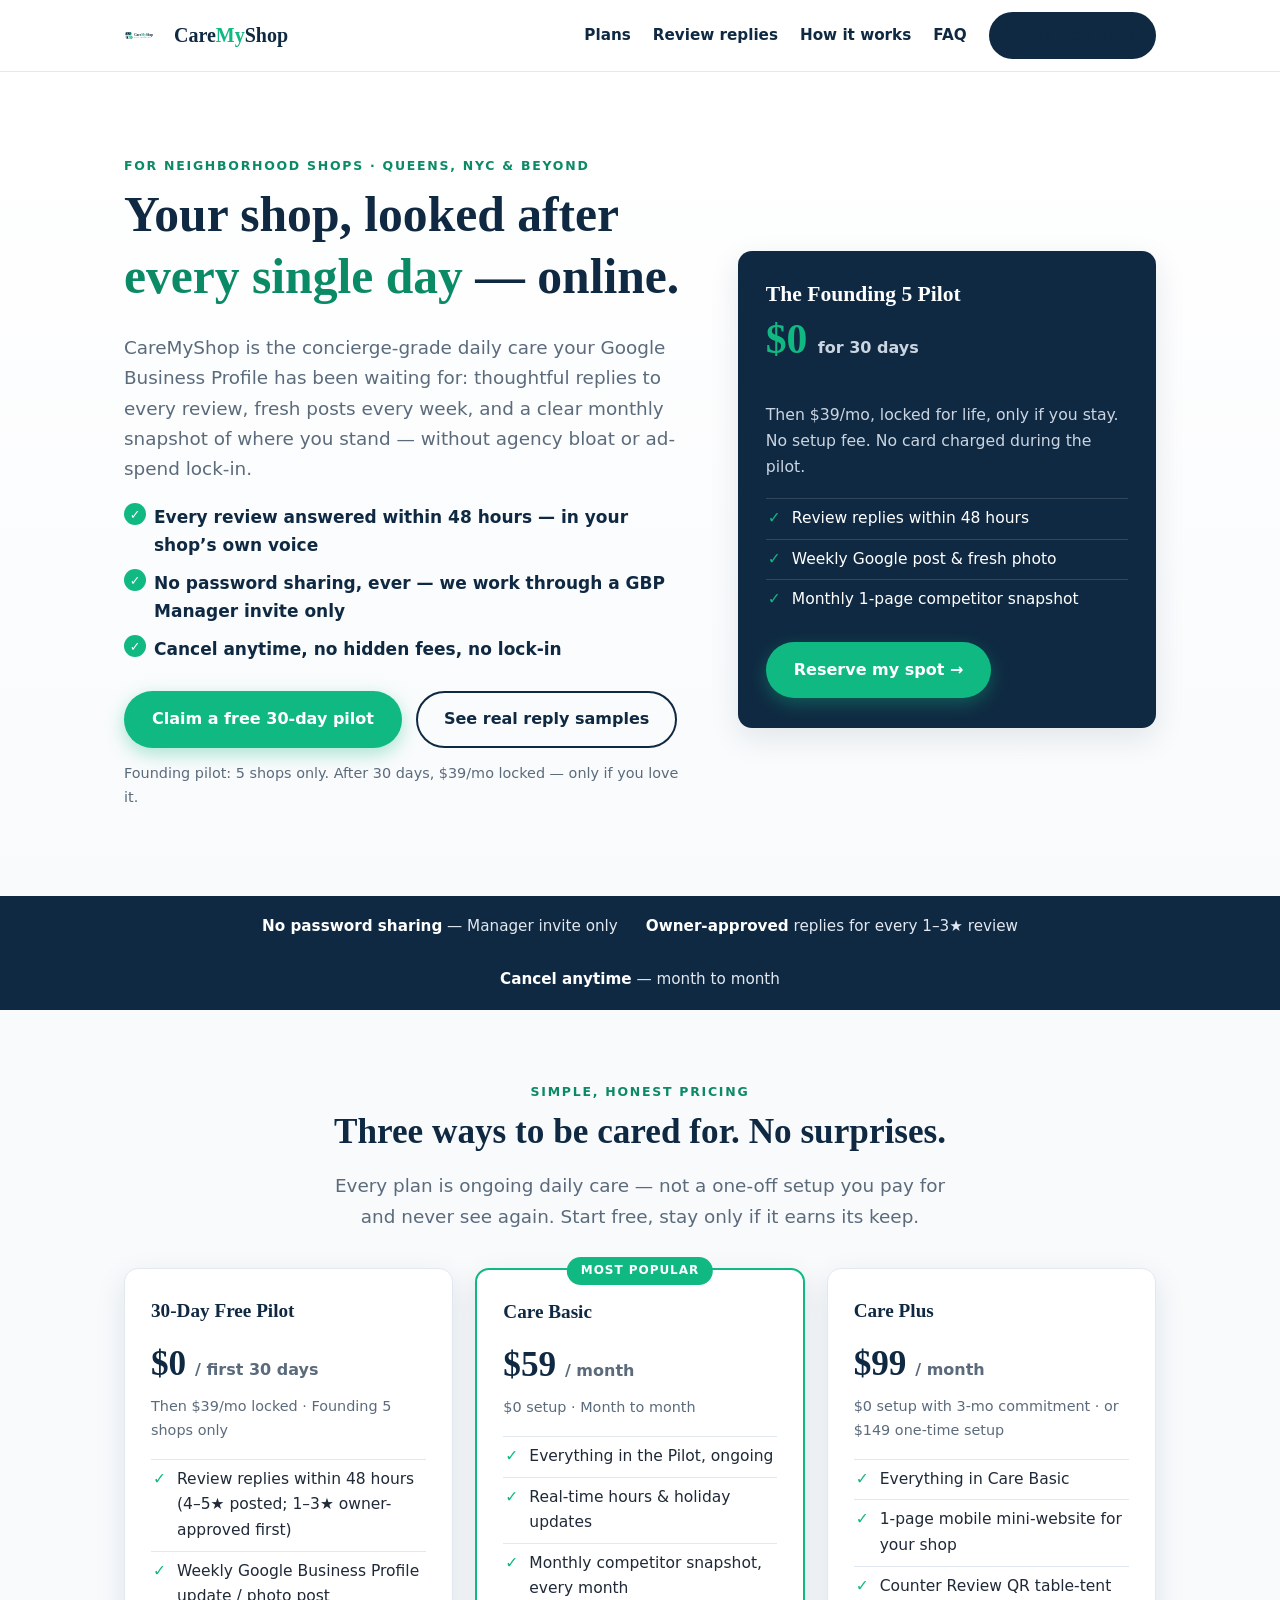
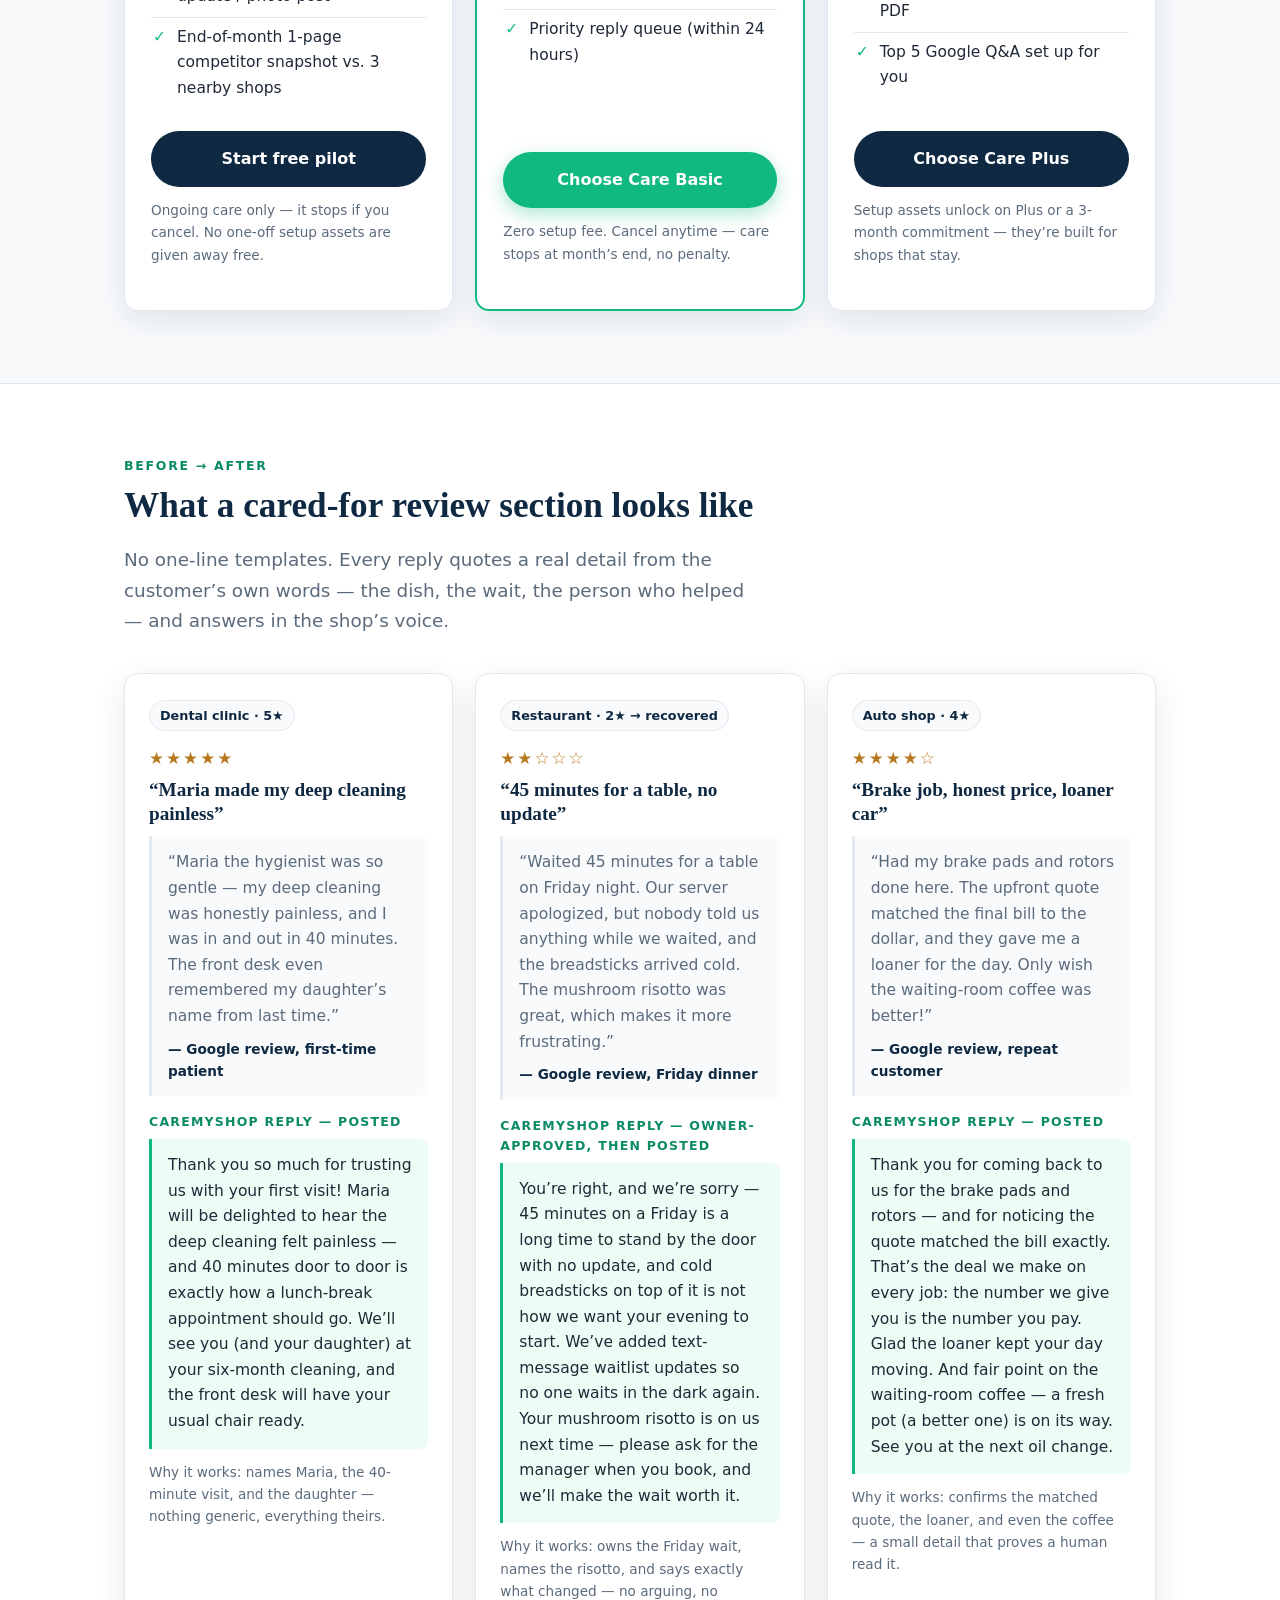
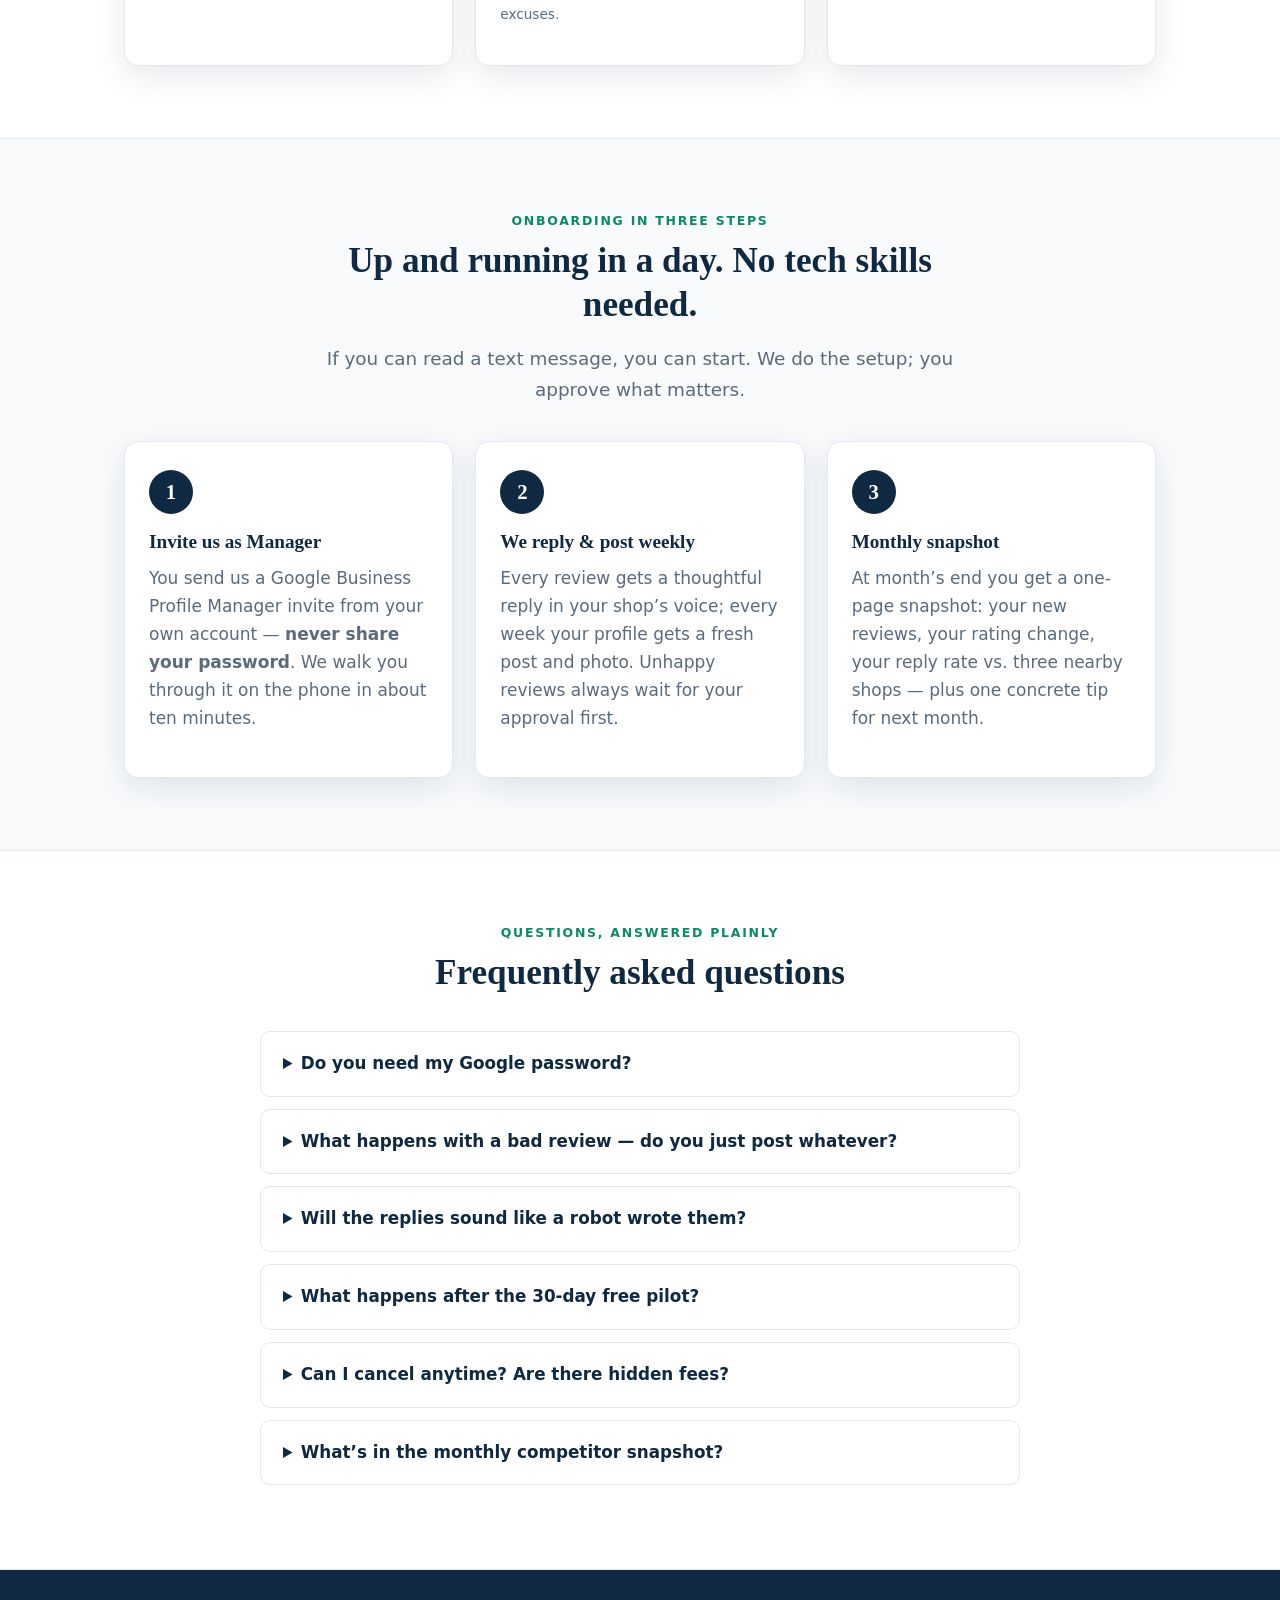
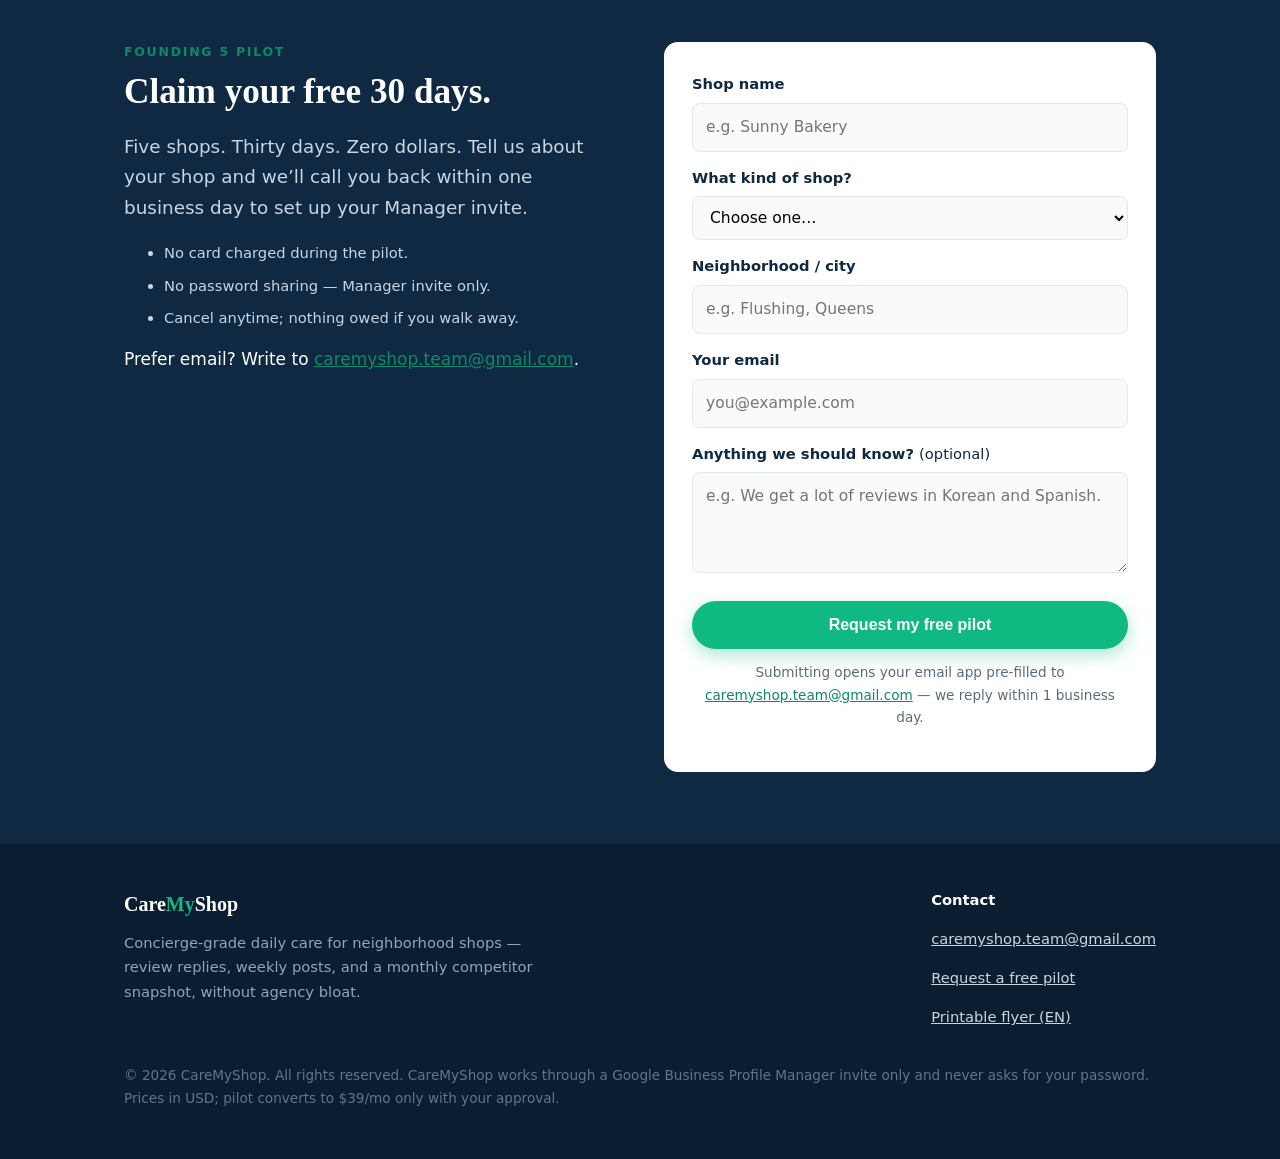
==== index.html @ 6d8be862 "Deploy CareMyShop static site to GitHub Pages - Landing page (index.html) + styles.css + logo/favico" ====
<!DOCTYPE html>
<html lang="en">
<head>
  <meta charset="utf-8">
  <meta name="viewport" content="width=device-width, initial-scale=1">
  <title>CareMyShop — Concierge-Grade Daily Care for Your Neighborhood Shop</title>
  <meta name="description" content="CareMyShop looks after your Google Business Profile every day — thoughtful review replies, weekly posts, and a monthly competitor snapshot — without agency bloat or ad-spend lock-in. 30-day free pilot for 5 founding shops.">
  <meta name="robots" content="index, follow">
  <link rel="icon" type="image/svg+xml" href="assets/favicon.svg">
  <link rel="stylesheet" href="styles.css">
</head>
<body>

<header class="site-header">
  <div class="wrap">
    <a class="brand" href="index.html" aria-label="CareMyShop home">
      <img src="assets/logo.svg" alt="CareMyShop logo" width="40" height="40">
      <span class="brand-name">Care<em>My</em>Shop</span>
    </a>
    <nav class="nav" aria-label="Main navigation">
      <a href="#plans">Plans</a>
      <a href="#samples">Review replies</a>
      <a href="#how">How it works</a>
      <a href="#faq">FAQ</a>
      <a class="btn btn-navy btn-sm" href="#pilot">Start free pilot</a>
    </nav>
  </div>
</header>

<main>
  <!-- Hero -->
  <section class="hero">
    <div class="wrap">
      <div>
        <p class="eyebrow">For neighborhood shops · Queens, NYC &amp; beyond</p>
        <h1>Your shop, looked after <span>every single day</span> — online.</h1>
        <p class="lede">CareMyShop is the concierge-grade daily care your Google Business Profile has been waiting for: thoughtful replies to every review, fresh posts every week, and a clear monthly snapshot of where you stand — without agency bloat or ad-spend lock-in.</p>
        <ul class="hero-points">
          <li>Every review answered within 48 hours — in your shop&rsquo;s own voice</li>
          <li>No password sharing, ever — we work through a GBP Manager invite only</li>
          <li>Cancel anytime, no hidden fees, no lock-in</li>
        </ul>
        <div class="hero-cta">
          <a class="btn btn-primary" href="#pilot">Claim a free 30-day pilot</a>
          <a class="btn btn-ghost" href="#samples">See real reply samples</a>
        </div>
        <p class="hero-note">Founding pilot: 5 shops only. After 30 days, $39/mo locked — only if you love it.</p>
      </div>
      <aside class="hero-card" aria-label="Founding pilot summary">
        <h3>The Founding 5 Pilot</h3>
        <p class="big">$0 <small>for 30 days</small></p>
        <p>Then $39/mo, locked for life, only if you stay. No setup fee. No card charged during the pilot.</p>
        <ul class="pilot-list">
          <li>Review replies within 48 hours</li>
          <li>Weekly Google post &amp; fresh photo</li>
          <li>Monthly 1-page competitor snapshot</li>
        </ul>
        <a class="btn btn-primary" href="#pilot">Reserve my spot →</a>
      </aside>
    </div>
  </section>

  <!-- Trust strip -->
  <div class="trust">
    <div class="wrap">
      <span><strong>No password sharing</strong> — Manager invite only</span>
      <span><strong>Owner-approved</strong> replies for every 1–3★ review</span>
      <span><strong>Cancel anytime</strong> — month to month</span>
    </div>
  </div>

  <!-- Plans -->
  <section class="section" id="plans">
    <div class="wrap">
      <div class="section-head center">
        <p class="eyebrow">Simple, honest pricing</p>
        <h2>Three ways to be cared for. No surprises.</h2>
        <p class="lede">Every plan is ongoing daily care — not a one-off setup you pay for and never see again. Start free, stay only if it earns its keep.</p>
      </div>
      <div class="tiers">
        <article class="tier">
          <h3>30-Day Free Pilot</h3>
          <p class="price">$0 <small>/ first 30 days</small></p>
          <p class="price-note">Then $39/mo locked · Founding 5 shops only</p>
          <ul>
            <li>Review replies within 48 hours (4–5★ posted; 1–3★ owner-approved first)</li>
            <li>Weekly Google Business Profile update / photo post</li>
            <li>End-of-month 1-page competitor snapshot vs. 3 nearby shops</li>
          </ul>
          <a class="btn btn-navy" href="#pilot">Start free pilot</a>
          <p class="guard">Ongoing care only — it stops if you cancel. No one-off setup assets are given away free.</p>
        </article>
        <article class="tier featured">
          <span class="flag">MOST POPULAR</span>
          <h3>Care Basic</h3>
          <p class="price">$59 <small>/ month</small></p>
          <p class="price-note">$0 setup · Month to month</p>
          <ul>
            <li>Everything in the Pilot, ongoing</li>
            <li>Real-time hours &amp; holiday updates</li>
            <li>Monthly competitor snapshot, every month</li>
            <li>Priority reply queue (within 24 hours)</li>
          </ul>
          <a class="btn btn-primary" href="#pilot">Choose Care Basic</a>
          <p class="guard">Zero setup fee. Cancel anytime — care stops at month&rsquo;s end, no penalty.</p>
        </article>
        <article class="tier">
          <h3>Care Plus</h3>
          <p class="price">$99 <small>/ month</small></p>
          <p class="price-note">$0 setup with 3-mo commitment · or $149 one-time setup</p>
          <ul>
            <li>Everything in Care Basic</li>
            <li>1-page mobile mini-website for your shop</li>
            <li>Counter Review QR table-tent PDF</li>
            <li>Top 5 Google Q&amp;A set up for you</li>
          </ul>
          <a class="btn btn-navy" href="#pilot">Choose Care Plus</a>
          <p class="guard">Setup assets unlock on Plus or a 3-month commitment — they&rsquo;re built for shops that stay.</p>
        </article>
      </div>
    </div>
  </section>

  <!-- Before / After review samples -->
  <section class="section alt" id="samples">
    <div class="wrap">
      <div class="section-head">
        <p class="eyebrow">Before → after</p>
        <h2>What a cared-for review section looks like</h2>
        <p class="lede">No one-line templates. Every reply quotes a real detail from the customer&rsquo;s own words — the dish, the wait, the person who helped — and answers in the shop&rsquo;s voice.</p>
      </div>
      <div class="samples">
        <article class="sample">
          <span class="tag">Dental clinic · 5★</span>
          <span class="stars" aria-label="5 out of 5 stars">★★★★★</span>
          <h3>&ldquo;Maria made my deep cleaning painless&rdquo;</h3>
          <blockquote>
            &ldquo;Maria the hygienist was so gentle — my deep cleaning was honestly painless, and I was in and out in 40 minutes. The front desk even remembered my daughter&rsquo;s name from last time.&rdquo;
            <footer>— Google review, first-time patient</footer>
          </blockquote>
          <p class="reply-label">CareMyShop reply — posted</p>
          <p class="reply">Thank you so much for trusting us with your first visit! Maria will be delighted to hear the deep cleaning felt painless — and 40 minutes door to door is exactly how a lunch-break appointment should go. We&rsquo;ll see you (and your daughter) at your six-month cleaning, and the front desk will have your usual chair ready.</p>
          <p class="reply-note">Why it works: names Maria, the 40-minute visit, and the daughter — nothing generic, everything theirs.</p>
        </article>
        <article class="sample">
          <span class="tag">Restaurant · 2★ → recovered</span>
          <span class="stars" aria-label="2 out of 5 stars">★★☆☆☆</span>
          <h3>&ldquo;45 minutes for a table, no update&rdquo;</h3>
          <blockquote>
            &ldquo;Waited 45 minutes for a table on Friday night. Our server apologized, but nobody told us anything while we waited, and the breadsticks arrived cold. The mushroom risotto was great, which makes it more frustrating.&rdquo;
            <footer>— Google review, Friday dinner</footer>
          </blockquote>
          <p class="reply-label">CareMyShop reply — owner-approved, then posted</p>
          <p class="reply">You&rsquo;re right, and we&rsquo;re sorry — 45 minutes on a Friday is a long time to stand by the door with no update, and cold breadsticks on top of it is not how we want your evening to start. We&rsquo;ve added text-message waitlist updates so no one waits in the dark again. Your mushroom risotto is on us next time — please ask for the manager when you book, and we&rsquo;ll make the wait worth it.</p>
          <p class="reply-note">Why it works: owns the Friday wait, names the risotto, and says exactly what changed — no arguing, no excuses.</p>
        </article>
        <article class="sample">
          <span class="tag">Auto shop · 4★</span>
          <span class="stars" aria-label="4 out of 5 stars">★★★★☆</span>
          <h3>&ldquo;Brake job, honest price, loaner car&rdquo;</h3>
          <blockquote>
            &ldquo;Had my brake pads and rotors done here. The upfront quote matched the final bill to the dollar, and they gave me a loaner for the day. Only wish the waiting-room coffee was better!&rdquo;
            <footer>— Google review, repeat customer</footer>
          </blockquote>
          <p class="reply-label">CareMyShop reply — posted</p>
          <p class="reply">Thank you for coming back to us for the brake pads and rotors — and for noticing the quote matched the bill exactly. That&rsquo;s the deal we make on every job: the number we give you is the number you pay. Glad the loaner kept your day moving. And fair point on the waiting-room coffee — a fresh pot (a better one) is on its way. See you at the next oil change.</p>
          <p class="reply-note">Why it works: confirms the matched quote, the loaner, and even the coffee — a small detail that proves a human read it.</p>
        </article>
      </div>
    </div>
  </section>

  <!-- How it works -->
  <section class="section" id="how">
    <div class="wrap">
      <div class="section-head center">
        <p class="eyebrow">Onboarding in three steps</p>
        <h2>Up and running in a day. No tech skills needed.</h2>
        <p class="lede">If you can read a text message, you can start. We do the setup; you approve what matters.</p>
      </div>
      <div class="steps">
        <article class="step">
          <div class="num">1</div>
          <h3>Invite us as Manager</h3>
          <p>You send us a Google Business Profile Manager invite from your own account — <strong>never share your password</strong>. We walk you through it on the phone in about ten minutes.</p>
        </article>
        <article class="step">
          <div class="num">2</div>
          <h3>We reply &amp; post weekly</h3>
          <p>Every review gets a thoughtful reply in your shop&rsquo;s voice; every week your profile gets a fresh post and photo. Unhappy reviews always wait for your approval first.</p>
        </article>
        <article class="step">
          <div class="num">3</div>
          <h3>Monthly snapshot</h3>
          <p>At month&rsquo;s end you get a one-page snapshot: your new reviews, your rating change, your reply rate vs. three nearby shops — plus one concrete tip for next month.</p>
        </article>
      </div>
    </div>
  </section>

  <!-- FAQ -->
  <section class="section alt" id="faq">
    <div class="wrap">
      <div class="section-head center">
        <p class="eyebrow">Questions, answered plainly</p>
        <h2>Frequently asked questions</h2>
      </div>
      <div class="faq">
        <details>
          <summary>Do you need my Google password?</summary>
          <p>Never. You invite CareMyShop as a Manager on your Google Business Profile from your own account, and you can remove that access in one click at any time. We will never ask for your password — not by email, not by phone, not in person.</p>
        </details>
        <details>
          <summary>What happens with a bad review — do you just post whatever?</summary>
          <p>No. Every 1–3★ review is drafted and sent to you for approval before anything is posted. We never argue with a customer online and never admit legal fault. You decide the tone; we make sure it sounds like you on your best day.</p>
        </details>
        <details>
          <summary>Will the replies sound like a robot wrote them?</summary>
          <p>No. Every reply quotes a specific detail from the customer&rsquo;s review — the dish they ordered, the person who helped them, the wait they endured — and matches your shop&rsquo;s voice: calm and trustworthy for a clinic, warm and hospitable for a restaurant, straightforward and reliable for an auto shop. One-line templates are banned here.</p>
        </details>
        <details>
          <summary>What happens after the 30-day free pilot?</summary>
          <p>Nothing happens unless you say so. On day 30 we ask; if you stay, the pilot converts to $39/mo, locked for life. If you cancel, care stops and nothing is charged. There is no card charged during the pilot itself.</p>
        </details>
        <details>
          <summary>Can I cancel anytime? Are there hidden fees?</summary>
          <p>Yes to canceling anytime, no to hidden fees. All plans are month to month (except the optional 3-month Plus commitment, which waives the $149 setup). The price on this page is the price you pay — no ad spend, no per-reply charges, no setup surprises.</p>
        </details>
        <details>
          <summary>What&rsquo;s in the monthly competitor snapshot?</summary>
          <p>A branded one-page scorecard: your review count and rating change for the month, your reply rate vs. three nearby shops, and one concrete action tip for next month — for example, which question to answer on your profile, or which photo to refresh.</p>
        </details>
      </div>
    </div>
  </section>

  <!-- Pilot request -->
  <section class="section pilot" id="pilot">
    <div class="wrap pilot-grid">
      <div>
        <p class="eyebrow">Founding 5 pilot</p>
        <h2>Claim your free 30 days.</h2>
        <p class="lede">Five shops. Thirty days. Zero dollars. Tell us about your shop and we&rsquo;ll call you back within one business day to set up your Manager invite.</p>
        <ul class="pilot-fine">
          <li>No card charged during the pilot.</li>
          <li>No password sharing — Manager invite only.</li>
          <li>Cancel anytime; nothing owed if you walk away.</li>
        </ul>
        <p>Prefer email? Write to <a href="mailto:caremyshop.team@gmail.com">caremyshop.team@gmail.com</a>.</p>
      </div>
      <form class="pilot-form" id="pilot-request" action="#pilot-request" method="get" aria-label="Pilot request form">
        <label for="shop-name">Shop name</label>
        <input id="shop-name" name="shop-name" type="text" placeholder="e.g. Sunny Bakery" required>
        <label for="shop-type">What kind of shop?</label>
        <select id="shop-type" name="shop-type" required>
          <option value="" selected>Choose one…</option>
          <option>Restaurant / café / bakery</option>
          <option>Clinic / dental / wellness</option>
          <option>Salon / barbershop / spa</option>
          <option>Auto shop / repair</option>
          <option>Laundromat / cleaning</option>
          <option>Retail / other local shop</option>
        </select>
        <label for="shop-city">Neighborhood / city</label>
        <input id="shop-city" name="shop-city" type="text" placeholder="e.g. Flushing, Queens" required>
        <label for="shop-email">Your email</label>
        <input id="shop-email" name="shop-email" type="email" placeholder="you@example.com" required>
        <label for="shop-notes">Anything we should know? <span style="font-weight:400">(optional)</span></label>
        <textarea id="shop-notes" name="shop-notes" rows="3" placeholder="e.g. We get a lot of reviews in Korean and Spanish."></textarea>
        <button class="btn btn-primary" type="submit">Request my free pilot</button>
        <p class="form-note">Submitting opens your email app pre-filled to <a href="mailto:caremyshop.team@gmail.com">caremyshop.team@gmail.com</a> — we reply within 1 business day.</p>
      </form>
    </div>
  </section>
</main>

<footer class="site-footer">
  <div class="wrap">
    <div>
      <span class="brand-name">Care<em style="color:#10B981;font-style:normal">My</em>Shop</span>
      <p style="margin-top:10px;max-width:420px">Concierge-grade daily care for neighborhood shops — review replies, weekly posts, and a monthly competitor snapshot, without agency bloat.</p>
    </div>
    <div>
      <p><strong style="color:#fff">Contact</strong></p>
      <p><a href="mailto:caremyshop.team@gmail.com">caremyshop.team@gmail.com</a></p>
      <p><a href="#pilot">Request a free pilot</a></p>
      <p><a href="flyer-en.html">Printable flyer (EN)</a></p>
    </div>
  </div>
  <div class="wrap">
    <p class="footer-note">© 2026 CareMyShop. All rights reserved. CareMyShop works through a Google Business Profile Manager invite only and never asks for your password. Prices in USD; pilot converts to $39/mo only with your approval.</p>
  </div>
</footer>

<script>
document.getElementById("pilot-request").addEventListener("submit", function(e) {
  e.preventDefault();
  var name = document.getElementById("shop-name").value.trim();
  var kind = document.getElementById("shop-type").value.trim();
  var city = document.getElementById("shop-city").value.trim();
  var email = document.getElementById("shop-email").value.trim();
  var notes = document.getElementById("shop-notes").value.trim();
  var subject = encodeURIComponent("30-Day Free Pilot Request — " + name);
  var body = encodeURIComponent(
    "Shop name: " + name + "\n" +
    "Type: " + kind + "\n" +
    "Neighborhood/City: " + city + "\n" +
    "Owner email: " + email + "\n" +
    (notes ? "Notes: " + notes + "\n" : "")
  );
  window.location.href = "mailto:caremyshop.team@gmail.com?subject=" + subject + "&body=" + body;
});
</script>
</body>
</html>
---- styles.css ----
/* CareMyShop — official landing page styles
   Palette: Deep Navy #0F2942 · Emerald #10B981 · Warm Off-White #F8FAFC
   Bar: concierge-grade, generous whitespace, clean typography. */

:root {
  --navy: #0F2942;
  --navy-soft: #1B3A5C;
  --emerald: #10B981;
  --emerald-dark: #0B8A66;
  --off-white: #F8FAFC;
  --ink: #1F2937;
  --muted: #5B6B7C;
  --line: #E2E8F0;
  --card: #FFFFFF;
  --gold: #B7791F;
  --radius: 14px;
  --shadow: 0 10px 30px rgba(15, 41, 66, 0.10);
  --max: 1080px;
}

* { box-sizing: border-box; }

html { scroll-behavior: smooth; }

body {
  margin: 0;
  font-family: system-ui, -apple-system, "Segoe UI", Roboto, "Helvetica Neue", Arial, sans-serif;
  color: var(--ink);
  background: var(--off-white);
  line-height: 1.65;
  font-size: 17px;
}

h1, h2, h3 {
  font-family: Georgia, "Times New Roman", serif;
  color: var(--navy);
  line-height: 1.25;
  margin: 0 0 0.5em;
}

h1 { font-size: clamp(2rem, 5vw, 3.1rem); }
h2 { font-size: clamp(1.6rem, 3.4vw, 2.2rem); }
h3 { font-size: 1.2rem; }

p { margin: 0 0 1em; }
a { color: var(--emerald-dark); }
img, svg { max-width: 100%; height: auto; }

.wrap { max-width: var(--max); margin: 0 auto; padding: 0 24px; }
.eyebrow {
  text-transform: uppercase;
  letter-spacing: 0.14em;
  font-size: 0.78rem;
  font-weight: 700;
  color: var(--emerald-dark);
  margin-bottom: 0.6em;
}
.lede { font-size: 1.15rem; color: var(--muted); max-width: 640px; }
.section { padding: 72px 0; }
.section.alt { background: #fff; border-top: 1px solid var(--line); border-bottom: 1px solid var(--line); }
.section-head { max-width: 680px; margin-bottom: 36px; }
.section-head.center { margin-left: auto; margin-right: auto; text-align: center; }
.section-head.center .lede { margin-left: auto; margin-right: auto; }

/* ---- Header ---- */
.site-header {
  background: #fff;
  border-bottom: 1px solid var(--line);
  position: sticky;
  top: 0;
  z-index: 20;
}
.site-header .wrap {
  display: flex;
  align-items: center;
  justify-content: space-between;
  gap: 16px;
  padding-top: 12px;
  padding-bottom: 12px;
}
.brand { display: flex; align-items: center; gap: 10px; text-decoration: none; }
.brand img { width: 40px; height: 40px; }
.brand-name { font-family: Georgia, serif; font-weight: 700; font-size: 1.25rem; color: var(--navy); }
.brand-name em { font-style: normal; color: var(--emerald); }
.nav { display: flex; align-items: center; gap: 22px; }
.nav a { color: var(--navy); text-decoration: none; font-size: 0.95rem; font-weight: 600; }
.nav a:hover { color: var(--emerald-dark); }

/* ---- Buttons ---- */
.btn {
  display: inline-block;
  padding: 13px 26px;
  border-radius: 999px;
  font-weight: 700;
  font-size: 1rem;
  text-decoration: none;
  border: 2px solid transparent;
  cursor: pointer;
  transition: transform 0.12s ease, box-shadow 0.12s ease;
}
.btn:hover { transform: translateY(-1px); }
.btn-primary { background: var(--emerald); color: #fff; box-shadow: 0 6px 18px rgba(16, 185, 129, 0.35); }
.btn-primary:hover { background: var(--emerald-dark); }
.btn-navy { background: var(--navy); color: #fff; }
.btn-navy:hover { background: var(--navy-soft); }
.btn-ghost { border-color: var(--navy); color: var(--navy); background: transparent; }
.btn-ghost:hover { background: var(--navy); color: #fff; }
.btn-sm { padding: 9px 18px; font-size: 0.92rem; }

/* ---- Hero ---- */
.hero {
  background: linear-gradient(180deg, #fff 0%, var(--off-white) 100%);
  padding: 84px 0 72px;
}
.hero .wrap { display: grid; grid-template-columns: 1.15fr 0.85fr; gap: 48px; align-items: center; }
.hero h1 span { color: var(--emerald-dark); }
.hero-points { list-style: none; padding: 0; margin: 0 0 28px; }
.hero-points li { padding-left: 30px; position: relative; margin-bottom: 10px; font-weight: 600; color: var(--navy); }
.hero-points li::before {
  content: "✓";
  position: absolute; left: 0; top: 0;
  width: 22px; height: 22px; border-radius: 50%;
  background: var(--emerald); color: #fff;
  font-size: 0.8rem; font-weight: 800;
  display: inline-flex; align-items: center; justify-content: center;
}
.hero-cta { display: flex; gap: 14px; flex-wrap: wrap; align-items: center; }
.hero-note { font-size: 0.9rem; color: var(--muted); margin-top: 14px; }
.hero-card {
  background: var(--navy);
  color: #fff;
  border-radius: var(--radius);
  padding: 30px 28px;
  box-shadow: var(--shadow);
}
.hero-card h3 { color: #fff; font-family: Georgia, serif; font-size: 1.35rem; }
.hero-card p { color: #CBD5E1; font-size: 0.98rem; }
.hero-card .big { font-family: Georgia, serif; font-size: 2.6rem; font-weight: 700; color: var(--emerald); line-height: 1; }
.hero-card .big small { font-size: 1rem; color: #CBD5E1; font-family: system-ui, sans-serif; font-weight: 600; }
.pilot-list { list-style: none; padding: 0; margin: 18px 0 22px; }
.pilot-list li { padding: 7px 0 7px 26px; position: relative; border-top: 1px solid rgba(255,255,255,0.14); font-size: 0.97rem; }
.pilot-list li::before { content: "✓"; position: absolute; left: 2px; color: var(--emerald); font-weight: 800; }

/* ---- Trust strip ---- */
.trust { background: var(--navy); color: #E2E8F0; padding: 18px 0; font-size: 0.95rem; }
.trust .wrap { display: flex; gap: 28px; flex-wrap: wrap; justify-content: center; text-align: center; }
.trust strong { color: #fff; }

/* ---- Pricing tiers ---- */
.tiers { display: grid; grid-template-columns: repeat(3, 1fr); gap: 22px; align-items: stretch; }
.tier {
  background: var(--card);
  border: 1px solid var(--line);
  border-radius: var(--radius);
  padding: 30px 26px;
  display: flex; flex-direction: column;
  box-shadow: var(--shadow);
}
.tier.featured { border: 2px solid var(--emerald); position: relative; }
.tier .flag {
  position: absolute; top: -13px; left: 50%; transform: translateX(-50%);
  background: var(--emerald); color: #fff;
  font-size: 0.75rem; font-weight: 800; letter-spacing: 0.08em;
  padding: 4px 14px; border-radius: 999px; white-space: nowrap;
}
.tier h3 { margin-bottom: 4px; }
.tier .price { font-family: Georgia, serif; font-size: 2.2rem; font-weight: 700; color: var(--navy); margin: 8px 0 2px; }
.tier .price small { font-size: 1rem; font-family: system-ui, sans-serif; font-weight: 600; color: var(--muted); }
.tier .price-note { font-size: 0.9rem; color: var(--muted); margin-bottom: 16px; }
.tier ul { list-style: none; padding: 0; margin: 0 0 22px; flex: 1; }
.tier li { padding: 7px 0 7px 26px; position: relative; font-size: 0.97rem; border-top: 1px solid var(--line); }
.tier li::before { content: "✓"; position: absolute; left: 2px; color: var(--emerald); font-weight: 800; }
.tier .btn { text-align: center; }
.tier .guard { font-size: 0.85rem; color: var(--muted); margin-top: 12px; }

/* ---- Before / After samples ---- */
.samples { display: grid; grid-template-columns: repeat(3, 1fr); gap: 22px; }
.sample {
  background: var(--card);
  border: 1px solid var(--line);
  border-radius: var(--radius);
  padding: 26px 24px;
  box-shadow: var(--shadow);
  display: flex; flex-direction: column;
}
.sample .tag {
  display: inline-block; align-self: flex-start;
  background: var(--off-white); border: 1px solid var(--line);
  color: var(--navy); font-size: 0.8rem; font-weight: 700;
  padding: 4px 10px; border-radius: 999px; margin-bottom: 14px;
}
.sample .stars { color: var(--gold); letter-spacing: 2px; font-size: 1.05rem; }
.sample h3 { margin: 6px 0 10px; }
.sample blockquote {
  margin: 0 0 16px; padding: 14px 16px;
  background: var(--off-white); border-left: 3px solid var(--line);
  border-radius: 0 8px 8px 0; font-size: 0.97rem; color: var(--muted);
}
.sample blockquote footer { margin-top: 8px; font-size: 0.85rem; color: var(--navy); font-weight: 600; }
.reply-label { font-size: 0.78rem; font-weight: 800; letter-spacing: 0.1em; text-transform: uppercase; color: var(--emerald-dark); margin-bottom: 6px; }
.sample .reply {
  margin: 0; padding: 14px 16px;
  background: #ECFDF5; border-left: 3px solid var(--emerald);
  border-radius: 0 8px 8px 0; font-size: 0.97rem;
}
.sample .reply-note { margin-top: 12px; font-size: 0.85rem; color: var(--muted); }

/* ---- Steps ---- */
.steps { display: grid; grid-template-columns: repeat(3, 1fr); gap: 22px; counter-reset: step; }
.step {
  background: var(--card); border: 1px solid var(--line);
  border-radius: var(--radius); padding: 28px 24px; box-shadow: var(--shadow);
}
.step .num {
  width: 44px; height: 44px; border-radius: 50%;
  background: var(--navy); color: #fff;
  display: flex; align-items: center; justify-content: center;
  font-family: Georgia, serif; font-size: 1.3rem; font-weight: 700;
  margin-bottom: 16px;
}
.step p { color: var(--muted); }

/* ---- FAQ ---- */
.faq { max-width: 760px; margin: 0 auto; }
.faq details {
  background: var(--card); border: 1px solid var(--line);
  border-radius: 10px; padding: 18px 22px; margin-bottom: 12px;
}
.faq summary { font-weight: 700; color: var(--navy); cursor: pointer; font-size: 1.05rem; }
.faq summary::-webkit-details-marker { color: var(--emerald-dark); }
.faq p { margin: 12px 0 0; color: var(--muted); }

/* ---- Pilot form ---- */
.pilot { background: var(--navy); color: #fff; }
.pilot h2 { color: #fff; }
.pilot .lede { color: #CBD5E1; }
.pilot-grid { display: grid; grid-template-columns: 1fr 1fr; gap: 48px; align-items: start; }
.pilot-form {
  background: #fff; color: var(--ink);
  border-radius: var(--radius); padding: 30px 28px;
}
.pilot-form label { display: block; font-weight: 700; font-size: 0.92rem; color: var(--navy); margin: 14px 0 6px; }
.pilot-form label:first-child { margin-top: 0; }
.pilot-form input, .pilot-form select, .pilot-form textarea {
  width: 100%; padding: 11px 13px;
  border: 1px solid var(--line); border-radius: 8px;
  font: inherit; font-size: 0.97rem; background: var(--off-white);
}
.pilot-form input:focus, .pilot-form select:focus, .pilot-form textarea:focus {
  outline: 2px solid var(--emerald); outline-offset: 1px; background: #fff;
}
.pilot-form .btn { width: 100%; margin-top: 20px; }
.form-note { font-size: 0.85rem; color: var(--muted); margin-top: 12px; text-align: center; }
.pilot-fine { font-size: 0.92rem; color: #CBD5E1; }
.pilot-fine li { margin-bottom: 8px; }

/* ---- Footer ---- */
.site-footer { background: #0B1E31; color: #94A3B8; padding: 44px 0 36px; font-size: 0.92rem; }
.site-footer .wrap { display: flex; justify-content: space-between; gap: 28px; flex-wrap: wrap; }
.site-footer a { color: #CBD5E1; }
.site-footer .brand-name { color: #fff; }
.footer-note { margin-top: 20px; font-size: 0.85rem; color: #64748B; }

/* ---- Responsive ---- */
@media (max-width: 900px) {
  .hero .wrap { grid-template-columns: 1fr; gap: 32px; }
  .tiers, .samples, .steps { grid-template-columns: 1fr; }
  .pilot-grid { grid-template-columns: 1fr; }
  .tier.featured { margin-top: 14px; }
}
@media (max-width: 640px) {
  body { font-size: 16px; }
  .section { padding: 52px 0; }
  .nav a:not(.btn) { display: none; }
  .hero { padding: 56px 0 48px; }
  .hero-cta .btn { width: 100%; text-align: center; }
  .trust .wrap { gap: 12px; }
}
@media (prefers-reduced-motion: reduce) {
  html { scroll-behavior: auto; }
  .btn { transition: none; }
}
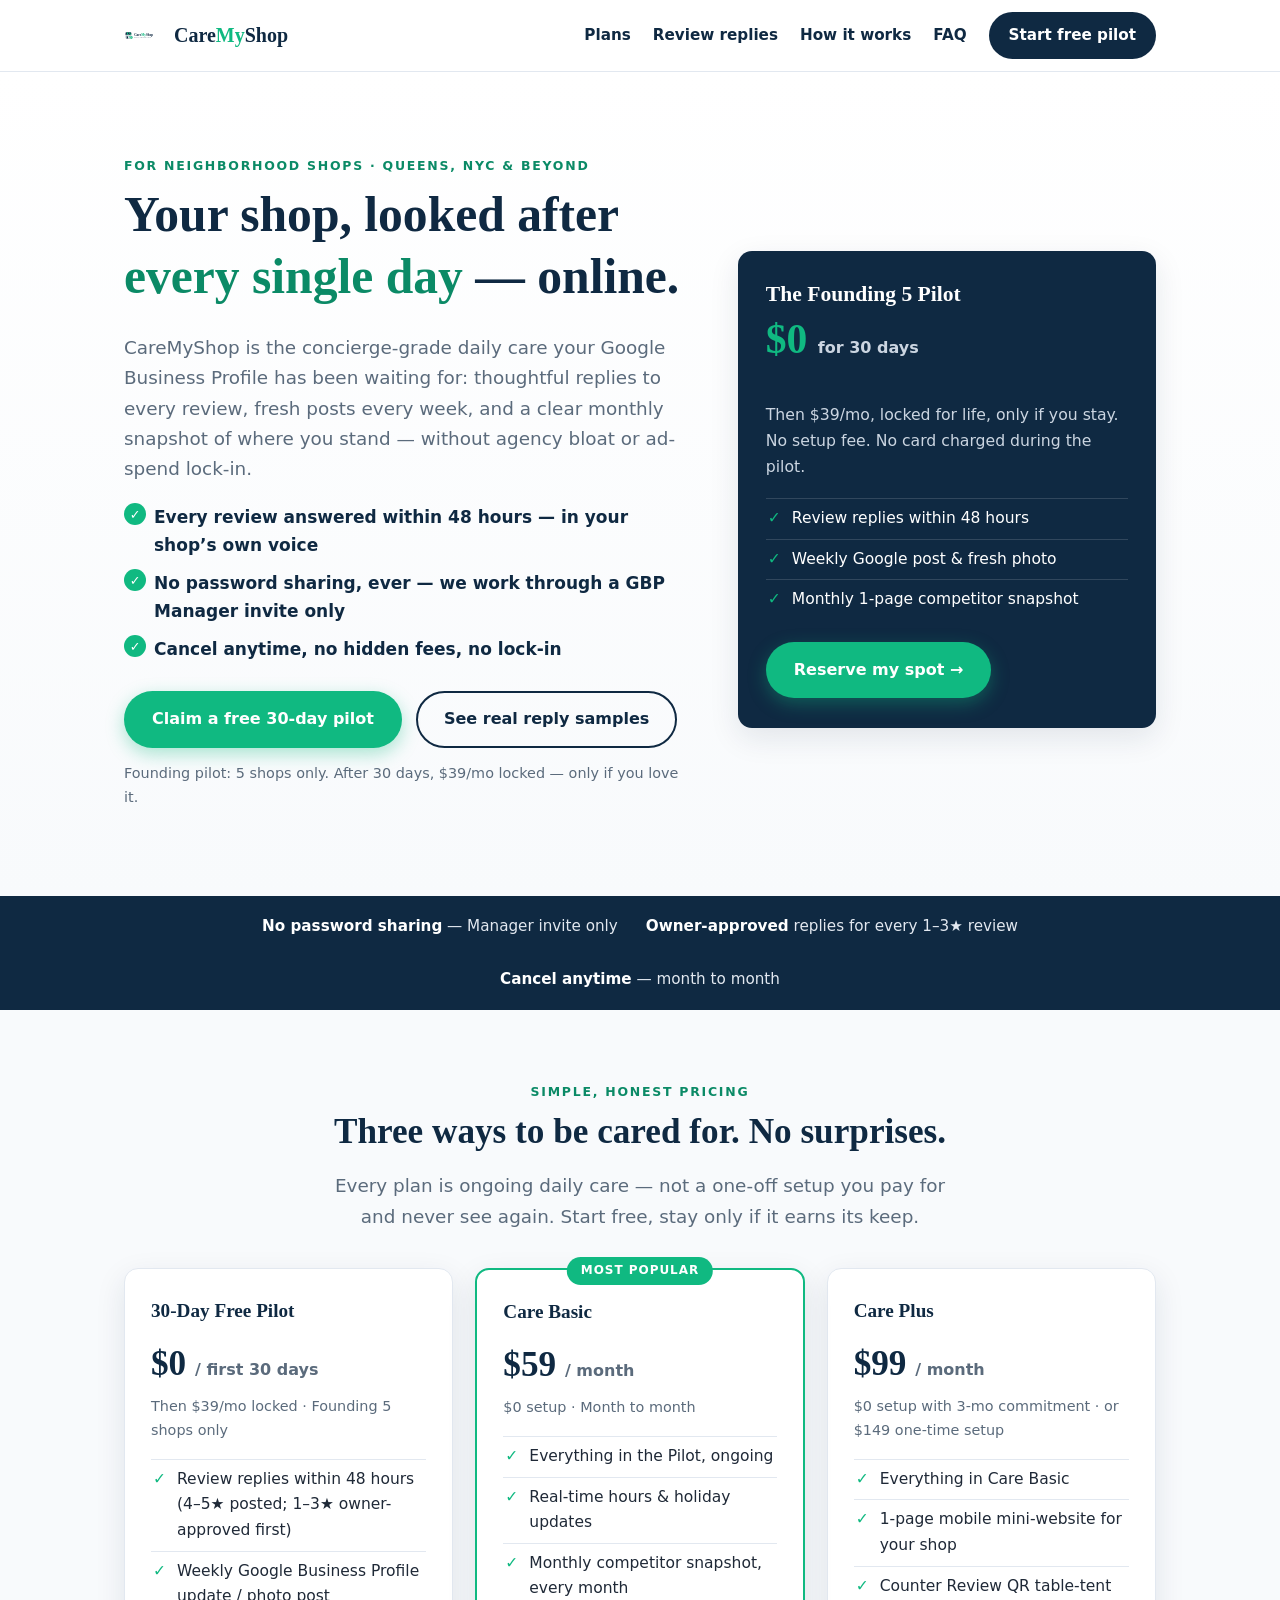
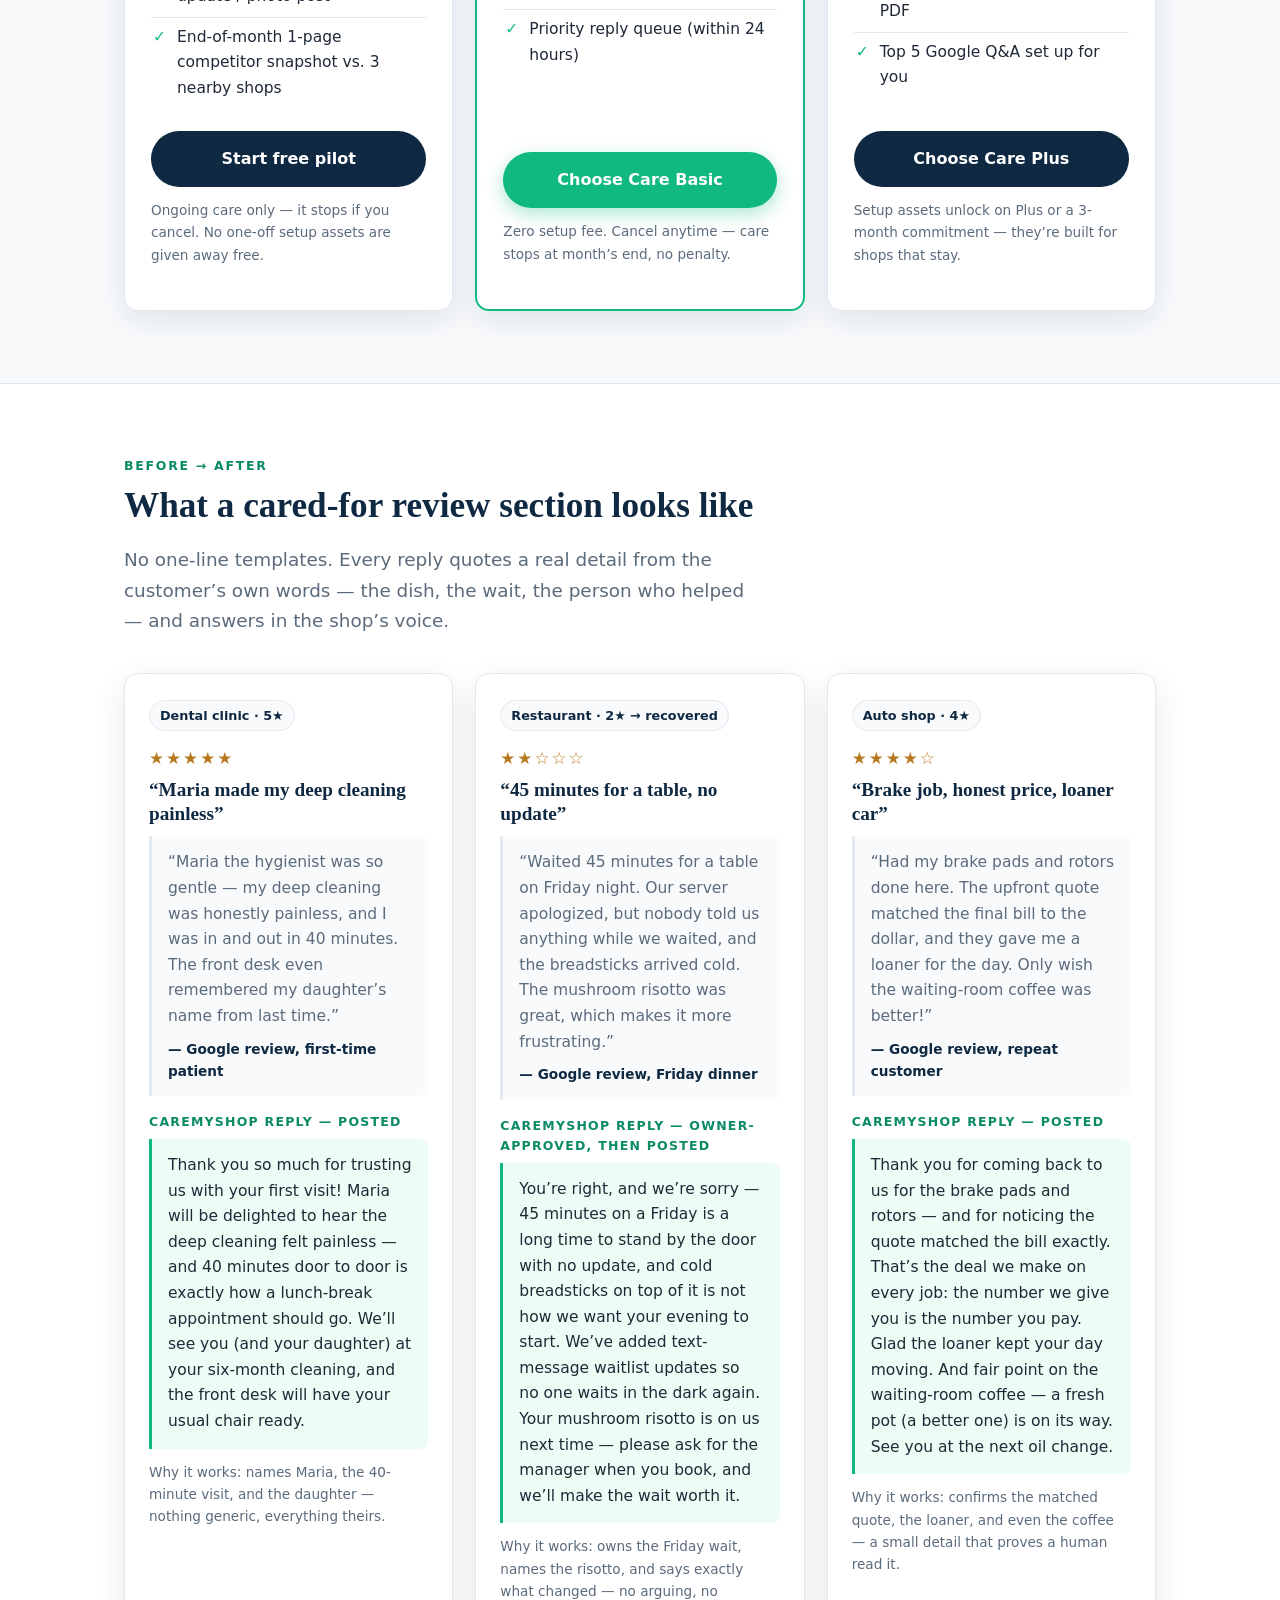
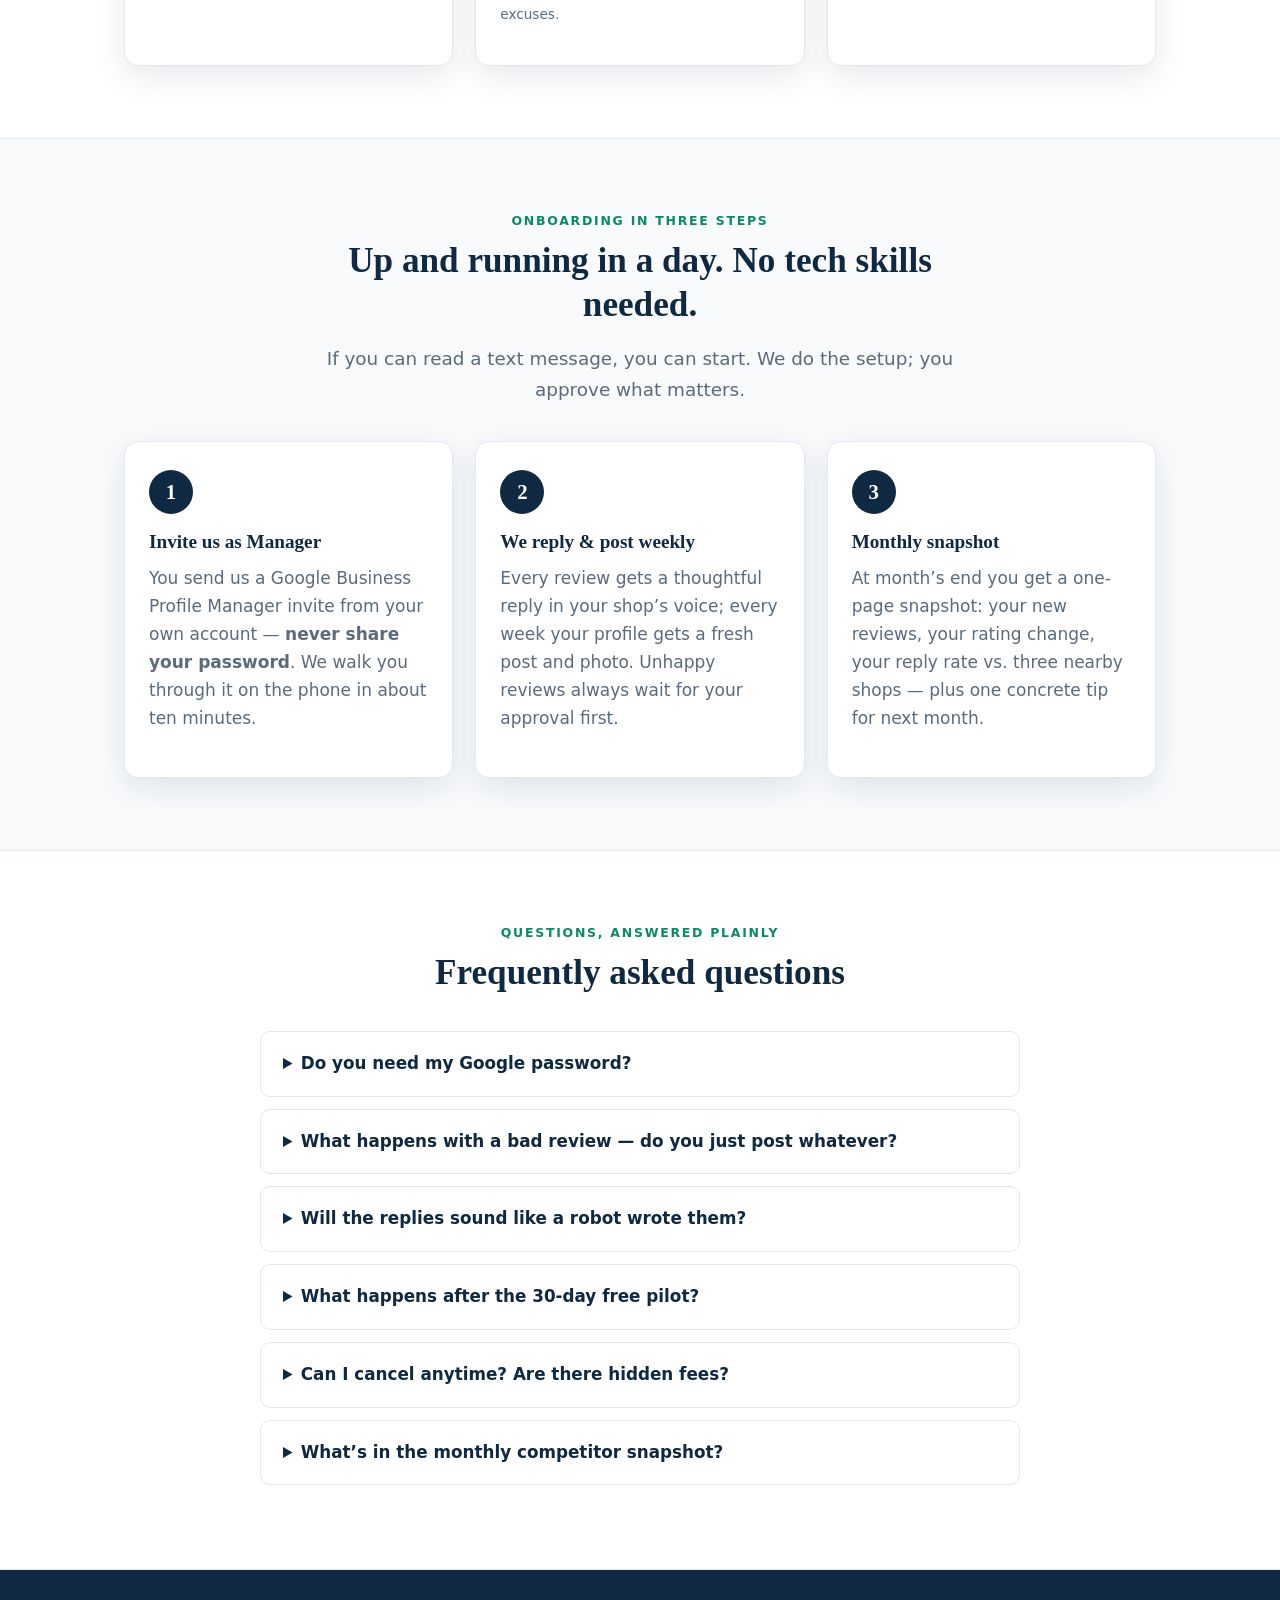
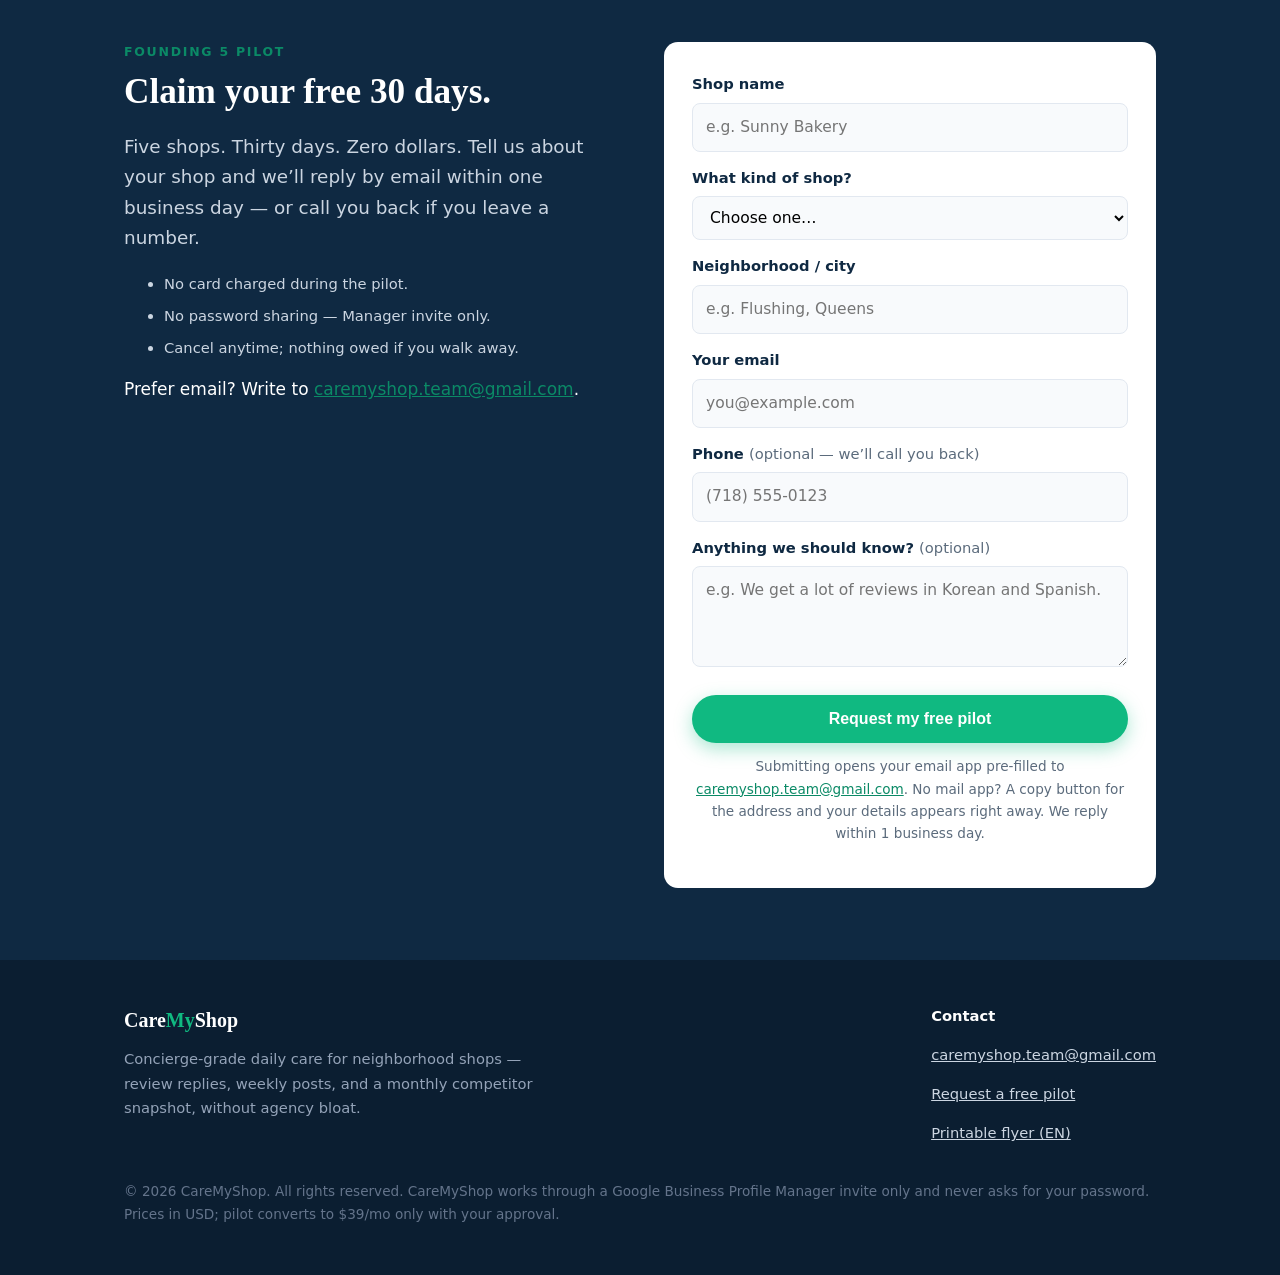
==== commit edcdda4e: "fix(landing): copy-card fallback for mailto form, optional phone field, OG/Twitter preview tags - Fo" ====
--- a/index.html
+++ b/index.html
@@ -5,11 +5,57 @@
   <meta name="viewport" content="width=device-width, initial-scale=1">
   <title>CareMyShop — Concierge-Grade Daily Care for Your Neighborhood Shop</title>
   <meta name="description" content="CareMyShop looks after your Google Business Profile every day — thoughtful review replies, weekly posts, and a monthly competitor snapshot — without agency bloat or ad-spend lock-in. 30-day free pilot for 5 founding shops.">
+  <link rel="canonical" href="https://nydds.github.io/caremyshop/">
+  <meta name="theme-color" content="#0F2942">
   <meta name="robots" content="index, follow">
+  <!-- Social preview (Open Graph / Twitter) — for link cards in DM, text, and email -->
+  <meta property="og:type" content="website">
+  <meta property="og:site_name" content="CareMyShop">
+  <meta property="og:url" content="https://nydds.github.io/caremyshop/">
+  <meta property="og:title" content="CareMyShop — Concierge-grade daily care for your neighborhood shop">
+  <meta property="og:description" content="Every Google review answered within 48 hours, a fresh post every week, and a monthly competitor snapshot — without agency bloat. 30 days free for 5 founding shops, then $39/mo only if you stay.">
+  <meta property="og:image" content="https://nydds.github.io/caremyshop/assets/og-card.png">
+  <meta property="og:image:type" content="image/png">
+  <meta property="og:image:width" content="1200">
+  <meta property="og:image:height" content="630">
+  <meta property="og:image:alt" content="CareMyShop — your neighborhood shop, looked after every day. 30 days free for 5 founding shops.">
+  <meta property="og:locale" content="en_US">
+  <meta name="twitter:card" content="summary_large_image">
+  <meta name="twitter:title" content="CareMyShop — Concierge-grade daily care for your neighborhood shop">
+  <meta name="twitter:description" content="Every Google review answered within 48 hours, weekly posts, monthly competitor snapshot. 30 days free for 5 founding shops, then $39/mo only if you stay.">
+  <meta name="twitter:image" content="https://nydds.github.io/caremyshop/assets/og-card.png">
+  <meta name="twitter:image:alt" content="CareMyShop — your neighborhood shop, looked after every day.">
   <link rel="icon" type="image/svg+xml" href="assets/favicon.svg">
   <link rel="stylesheet" href="styles.css">
 </head>
 <body>
+
+<!-- Submit fallback: shown the moment the pilot form is submitted, in case the mailto: hand-off
+     does nothing (Instagram / Facebook in-app browsers, desktop browsers with no mail app). -->
+<div class="submit-card" id="submit-card" role="dialog" aria-labelledby="submit-card-title" hidden>
+  <div class="wrap">
+    <button class="submit-card-close" id="submit-card-close" type="button" aria-label="Close this panel">×</button>
+    <p class="submit-card-eyebrow">One last step</p>
+    <h3 id="submit-card-title">Finish sending your request</h3>
+    <p class="submit-card-lede">We just handed your details to your email app. If nothing opened — Instagram and Facebook&rsquo;s in-app browsers often block it — copy the two boxes below and send them to us. It takes two taps.</p>
+    <ol class="submit-steps">
+      <li>
+        <span class="submit-step-label">1 · Our email address</span>
+        <div class="submit-row">
+          <span class="submit-address">caremyshop.team@gmail.com</span>
+          <button class="copy-btn" id="copy-email" type="button" data-copy="caremyshop.team@gmail.com">Copy</button>
+        </div>
+      </li>
+      <li>
+        <span class="submit-step-label">2 · Your request details</span>
+        <pre class="submit-summary" id="submit-summary"></pre>
+        <button class="copy-btn copy-btn-wide" id="copy-summary" type="button">Copy my request details</button>
+      </li>
+    </ol>
+    <p class="submit-card-alt">Then paste both into any email, text message, or Instagram message to us. <a id="resend-mailto" href="mailto:caremyshop.team@gmail.com">Or try opening your email app again</a>.</p>
+    <p class="submit-card-note">Nothing is sent until you press send — and nothing is charged. We reply within 1 business day.</p>
+  </div>
+</div>
 
 <header class="site-header">
   <div class="wrap">
@@ -240,7 +286,7 @@
       <div>
         <p class="eyebrow">Founding 5 pilot</p>
         <h2>Claim your free 30 days.</h2>
-        <p class="lede">Five shops. Thirty days. Zero dollars. Tell us about your shop and we&rsquo;ll call you back within one business day to set up your Manager invite.</p>
+        <p class="lede">Five shops. Thirty days. Zero dollars. Tell us about your shop and we&rsquo;ll reply by email within one business day — or call you back if you leave a number.</p>
         <ul class="pilot-fine">
           <li>No card charged during the pilot.</li>
           <li>No password sharing — Manager invite only.</li>
@@ -264,11 +310,13 @@
         <label for="shop-city">Neighborhood / city</label>
         <input id="shop-city" name="shop-city" type="text" placeholder="e.g. Flushing, Queens" required>
         <label for="shop-email">Your email</label>
-        <input id="shop-email" name="shop-email" type="email" placeholder="you@example.com" required>
-        <label for="shop-notes">Anything we should know? <span style="font-weight:400">(optional)</span></label>
+        <input id="shop-email" name="shop-email" type="email" placeholder="you@example.com" autocomplete="email" required>
+        <label for="shop-phone">Phone <span class="form-opt">(optional — we&rsquo;ll call you back)</span></label>
+        <input id="shop-phone" name="shop-phone" type="tel" inputmode="tel" autocomplete="tel" placeholder="(718) 555-0123">
+        <label for="shop-notes">Anything we should know? <span class="form-opt">(optional)</span></label>
         <textarea id="shop-notes" name="shop-notes" rows="3" placeholder="e.g. We get a lot of reviews in Korean and Spanish."></textarea>
         <button class="btn btn-primary" type="submit">Request my free pilot</button>
-        <p class="form-note">Submitting opens your email app pre-filled to <a href="mailto:caremyshop.team@gmail.com">caremyshop.team@gmail.com</a> — we reply within 1 business day.</p>
+        <p class="form-note">Submitting opens your email app pre-filled to <a href="mailto:caremyshop.team@gmail.com">caremyshop.team@gmail.com</a>. No mail app? A copy button for the address and your details appears right away. We reply within 1 business day.</p>
       </form>
     </div>
   </section>
@@ -293,23 +341,118 @@
 </footer>
 
 <script>
-document.getElementById("pilot-request").addEventListener("submit", function(e) {
-  e.preventDefault();
-  var name = document.getElementById("shop-name").value.trim();
-  var kind = document.getElementById("shop-type").value.trim();
-  var city = document.getElementById("shop-city").value.trim();
-  var email = document.getElementById("shop-email").value.trim();
-  var notes = document.getElementById("shop-notes").value.trim();
-  var subject = encodeURIComponent("30-Day Free Pilot Request — " + name);
-  var body = encodeURIComponent(
-    "Shop name: " + name + "\n" +
-    "Type: " + kind + "\n" +
-    "Neighborhood/City: " + city + "\n" +
-    "Owner email: " + email + "\n" +
-    (notes ? "Notes: " + notes + "\n" : "")
-  );
-  window.location.href = "mailto:caremyshop.team@gmail.com?subject=" + subject + "&body=" + body;
-});
+(function () {
+  var CONTACT_EMAIL = "caremyshop.team@gmail.com";
+  var form = document.getElementById("pilot-request");
+  var card = document.getElementById("submit-card");
+  if (!form || !card) { return; }
+
+  var summaryEl = document.getElementById("submit-summary");
+  var copyEmailBtn = document.getElementById("copy-email");
+  var copySummaryBtn = document.getElementById("copy-summary");
+  var closeBtn = document.getElementById("submit-card-close");
+  var resendLink = document.getElementById("resend-mailto");
+  var lastFocus = null;
+
+  function val(id) {
+    var el = document.getElementById(id);
+    return el ? el.value.trim() : "";
+  }
+
+  function copyText(text, btn, idleLabel) {
+    function done() {
+      btn.textContent = "Copied ✓";
+      btn.classList.add("is-copied");
+      window.setTimeout(function () {
+        btn.textContent = idleLabel;
+        btn.classList.remove("is-copied");
+      }, 2600);
+    }
+    function legacy() {
+      var ta = document.createElement("textarea");
+      ta.value = text;
+      ta.setAttribute("readonly", "");
+      ta.style.position = "fixed";
+      ta.style.top = "0";
+      ta.style.left = "0";
+      ta.style.opacity = "0";
+      document.body.appendChild(ta);
+      ta.select();
+      ta.setSelectionRange(0, text.length);
+      var ok = false;
+      try { ok = document.execCommand("copy"); } catch (err) { ok = false; }
+      document.body.removeChild(ta);
+      if (ok) { done(); } else { btn.textContent = "Select the text and copy it"; }
+    }
+    if (navigator.clipboard && navigator.clipboard.writeText) {
+      navigator.clipboard.writeText(text).then(done, legacy);
+    } else {
+      legacy();
+    }
+  }
+
+  function buildRequest() {
+    var name = val("shop-name");
+    var kind = val("shop-type");
+    var city = val("shop-city");
+    var email = val("shop-email");
+    var phone = val("shop-phone");
+    var notes = val("shop-notes");
+    var body = "Shop name: " + name + "\n" +
+      "Type: " + kind + "\n" +
+      "Neighborhood/City: " + city + "\n" +
+      "Owner email: " + email + "\n" +
+      (phone ? "Phone: " + phone + "\n" : "") +
+      (notes ? "Notes: " + notes + "\n" : "");
+    return {
+      subject: "30-Day Free Pilot Request — " + name,
+      body: body,
+      mailto: "mailto:" + CONTACT_EMAIL +
+        "?subject=" + encodeURIComponent("30-Day Free Pilot Request — " + name) +
+        "&body=" + encodeURIComponent(body)
+    };
+  }
+
+  function openCard(request) {
+    summaryEl.textContent = request.body.replace(/\n+$/, "");
+    resendLink.setAttribute("href", request.mailto);
+    card.hidden = false;
+    lastFocus = document.activeElement;
+    window.requestAnimationFrame(function () {
+      copyEmailBtn.focus({ preventScroll: true });
+    });
+  }
+
+  function closeCard() {
+    card.hidden = true;
+    summaryEl.textContent = "";
+    if (lastFocus && typeof lastFocus.focus === "function") {
+      lastFocus.focus({ preventScroll: true });
+    }
+  }
+
+  form.addEventListener("submit", function (e) {
+    e.preventDefault();
+    var request = buildRequest();
+    // 1) Show the copy-card first, so it is on screen even if the mail app never opens.
+    openCard(request);
+    // 2) Then keep the original mailto: hand-off exactly as before.
+    window.setTimeout(function () {
+      window.location.href = request.mailto;
+    }, 150);
+  });
+
+  copyEmailBtn.addEventListener("click", function () {
+    copyText(CONTACT_EMAIL, copyEmailBtn, "Copy");
+  });
+  copySummaryBtn.addEventListener("click", function () {
+    copyText(summaryEl.textContent, copySummaryBtn, "Copy my request details");
+  });
+  closeBtn.addEventListener("click", closeCard);
+  document.addEventListener("keydown", function (e) {
+    if (e.key === "Escape" && !card.hidden) { closeCard(); }
+  });
+})();
 </script>
 </body>
 </html>
--- a/styles.css
+++ b/styles.css
@@ -85,6 +85,8 @@
 .nav { display: flex; align-items: center; gap: 22px; }
 .nav a { color: var(--navy); text-decoration: none; font-size: 0.95rem; font-weight: 600; }
 .nav a:hover { color: var(--emerald-dark); }
+.nav a.btn { color: #fff; }
+.nav a.btn:hover { color: #fff; }
 
 /* ---- Buttons ---- */
 .btn {
@@ -251,6 +253,7 @@
 }
 .pilot-form .btn { width: 100%; margin-top: 20px; }
 .form-note { font-size: 0.85rem; color: var(--muted); margin-top: 12px; text-align: center; }
+.form-opt { font-weight: 400; color: var(--muted); }
 .pilot-fine { font-size: 0.92rem; color: #CBD5E1; }
 .pilot-fine li { margin-bottom: 8px; }
 
@@ -280,3 +283,110 @@
   html { scroll-behavior: auto; }
   .btn { transition: none; }
 }
+
+/* ---- Submit fallback card (mailto: hand-off may do nothing in in-app browsers) ---- */
+.submit-card {
+  position: fixed;
+  top: 0;
+  left: 0;
+  right: 0;
+  z-index: 60;
+  max-height: 100vh;
+  overflow-y: auto;
+  background: var(--navy);
+  color: #fff;
+  padding: 20px 0 22px;
+  border-bottom: 3px solid var(--emerald);
+  box-shadow: 0 18px 44px rgba(15, 41, 66, 0.45);
+  -webkit-overflow-scrolling: touch;
+}
+.submit-card[hidden] { display: none; }
+.submit-card .wrap { max-width: 680px; position: relative; padding-right: 56px; }
+.submit-card-close {
+  position: absolute;
+  top: 0; right: 18px;
+  width: 38px; height: 38px;
+  border: 1px solid rgba(255,255,255,0.25);
+  border-radius: 50%;
+  background: transparent; color: #fff;
+  font-size: 1.35rem; line-height: 1;
+  cursor: pointer;
+}
+.submit-card-close:hover { background: rgba(255,255,255,0.10); }
+.submit-card-eyebrow {
+  text-transform: uppercase;
+  letter-spacing: 0.14em;
+  font-size: 0.72rem;
+  font-weight: 800;
+  color: var(--emerald);
+  margin-bottom: 0.4em;
+}
+.submit-card h3 { color: #fff; font-size: 1.35rem; margin-bottom: 0.35em; }
+.submit-card-lede { color: #CBD5E1; font-size: 0.95rem; margin-bottom: 16px; }
+.submit-steps { list-style: none; padding: 0; margin: 0 0 14px; counter-reset: none; }
+.submit-steps li { margin-bottom: 14px; }
+.submit-step-label {
+  display: block;
+  font-size: 0.78rem;
+  font-weight: 800;
+  letter-spacing: 0.08em;
+  text-transform: uppercase;
+  color: #94A3B8;
+  margin-bottom: 6px;
+}
+.submit-row {
+  display: flex; align-items: center; gap: 10px; flex-wrap: wrap;
+  background: rgba(255,255,255,0.07);
+  border: 1px solid rgba(255,255,255,0.18);
+  border-radius: 10px;
+  padding: 10px 10px 10px 14px;
+}
+.submit-address {
+  flex: 1 1 220px;
+  font-family: ui-monospace, SFMono-Regular, Menlo, Consolas, monospace;
+  font-size: 0.95rem;
+  color: #fff;
+  word-break: break-all;
+}
+.copy-btn {
+  flex: 0 0 auto;
+  background: var(--emerald);
+  color: #fff;
+  border: 0;
+  border-radius: 999px;
+  padding: 9px 18px;
+  font: inherit;
+  font-size: 0.88rem;
+  font-weight: 800;
+  cursor: pointer;
+}
+.copy-btn:hover { background: var(--emerald-dark); }
+.copy-btn.is-copied { background: #fff; color: var(--emerald-dark); }
+.copy-btn-wide { width: 100%; margin-top: 8px; }
+.submit-summary {
+  margin: 0;
+  padding: 12px 14px;
+  max-height: 148px;
+  overflow-y: auto;
+  background: var(--off-white);
+  color: var(--ink);
+  border-radius: 10px;
+  font-family: ui-monospace, SFMono-Regular, Menlo, Consolas, monospace;
+  font-size: 0.82rem;
+  line-height: 1.55;
+  white-space: pre-wrap;
+  word-break: break-word;
+}
+.submit-card-alt { font-size: 0.9rem; color: #CBD5E1; margin: 4px 0 10px; }
+.submit-card-alt a { color: #6EE7B7; font-weight: 700; }
+.submit-card-note { font-size: 0.82rem; color: #94A3B8; margin: 0; }
+
+@media (max-width: 640px) {
+  .submit-card { padding: 16px 0 18px; }
+  .submit-card .wrap { padding-right: 48px; }
+  .submit-card-close { right: 10px; width: 34px; height: 34px; }
+  .submit-card h3 { font-size: 1.18rem; }
+  .submit-card-lede { font-size: 0.9rem; }
+  .copy-btn { width: 100%; }
+  .submit-summary { max-height: 120px; }
+}
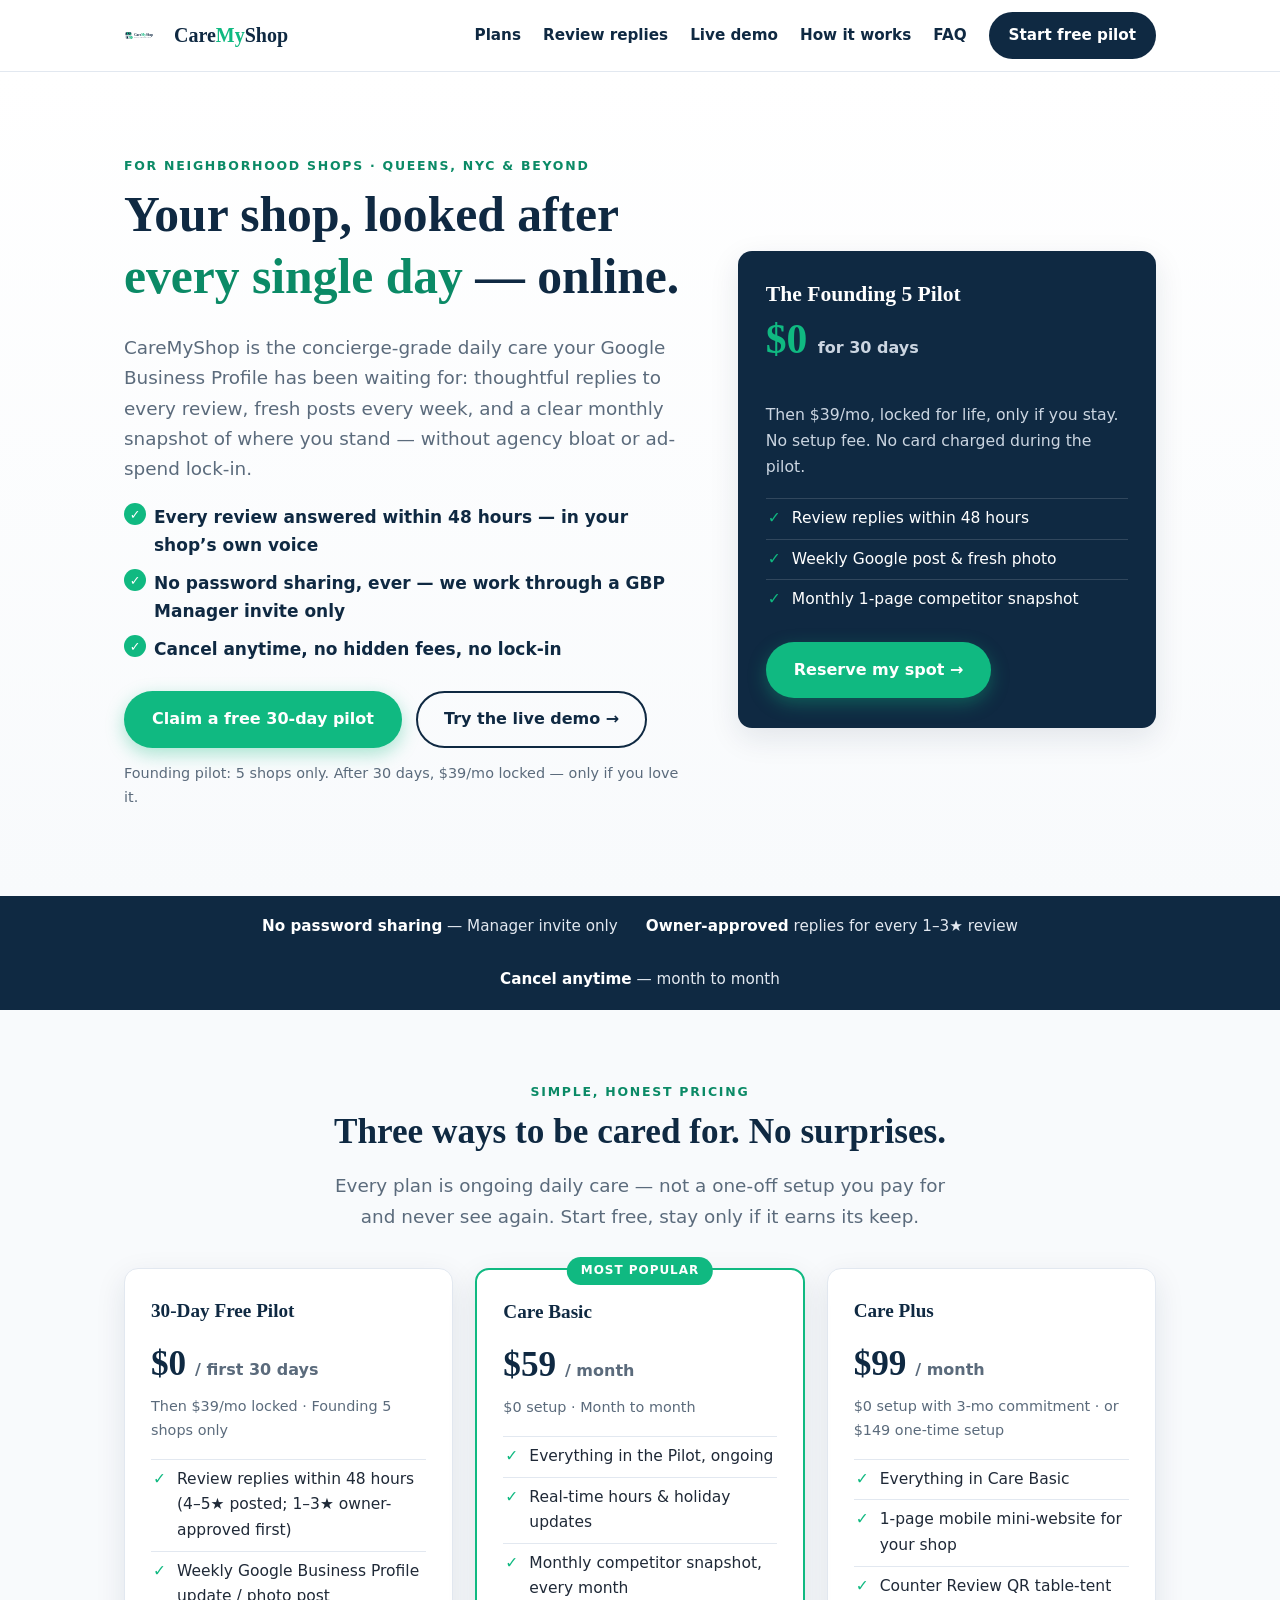
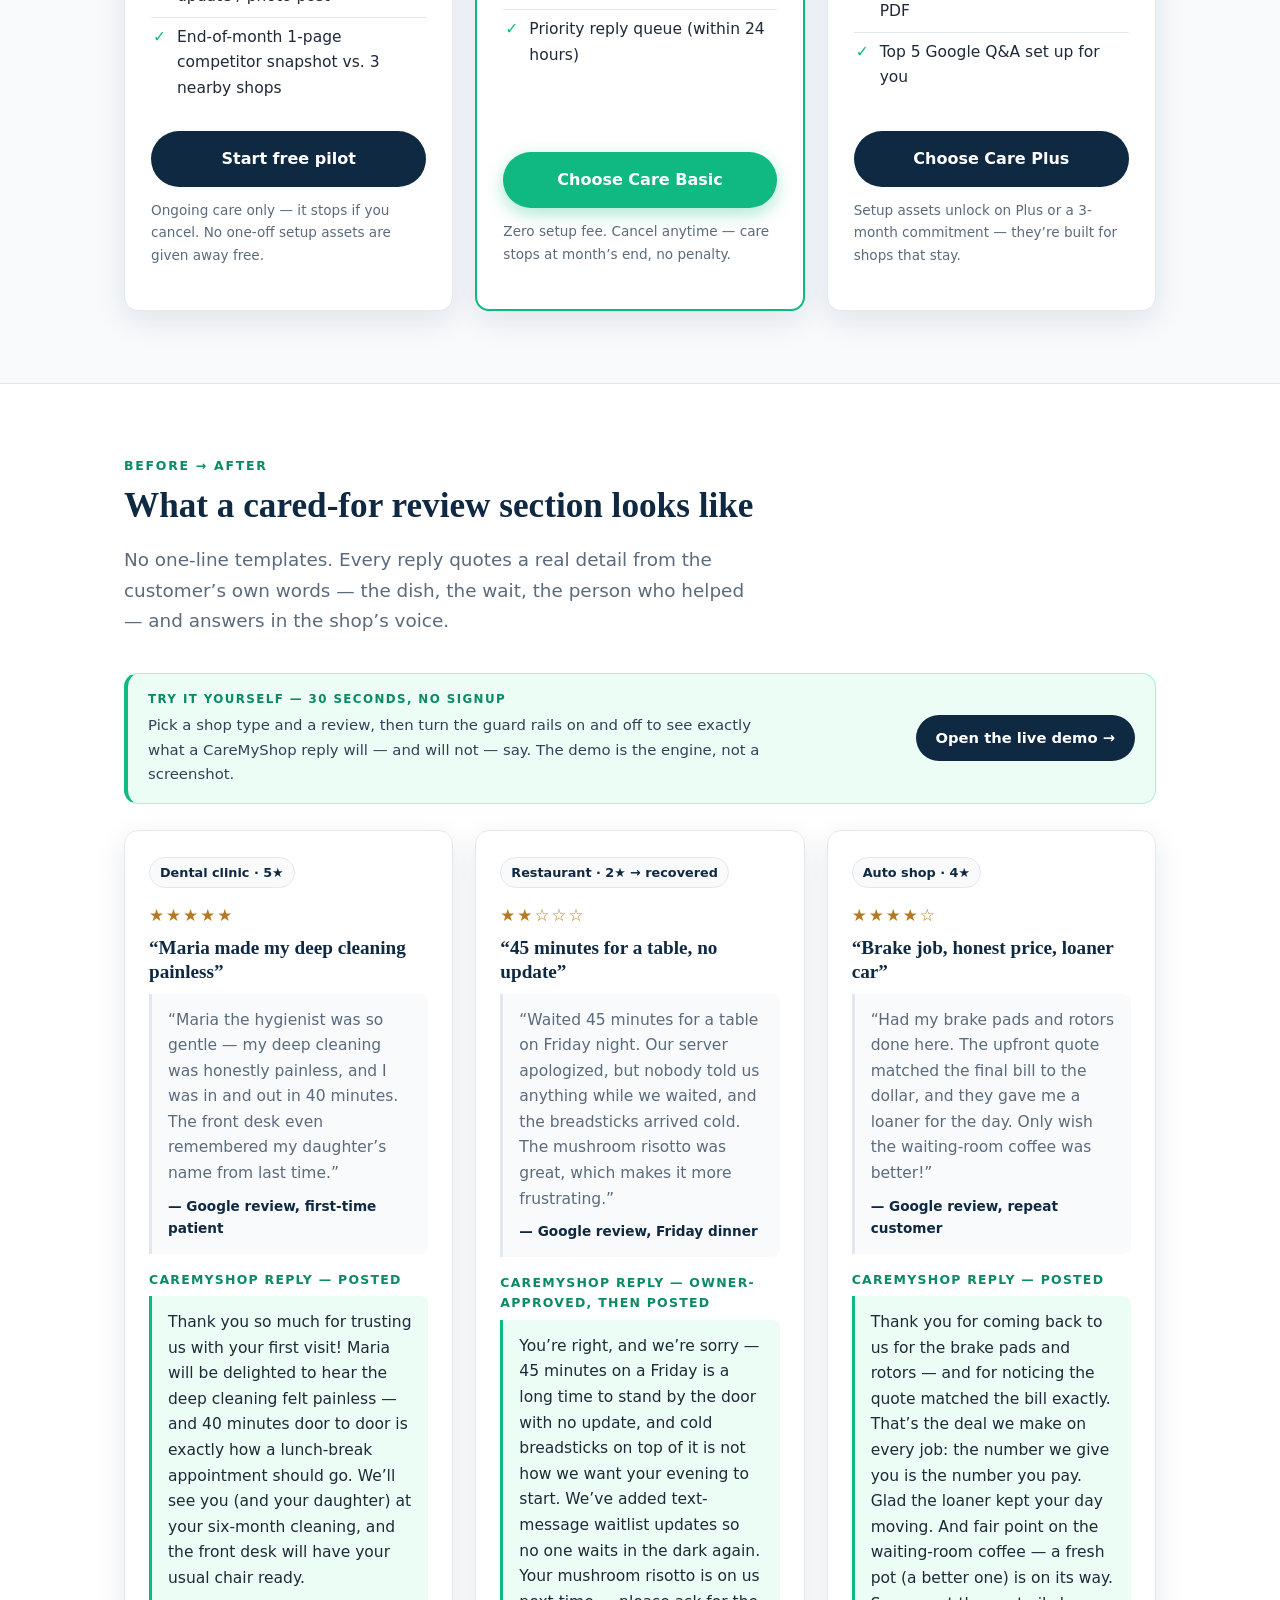
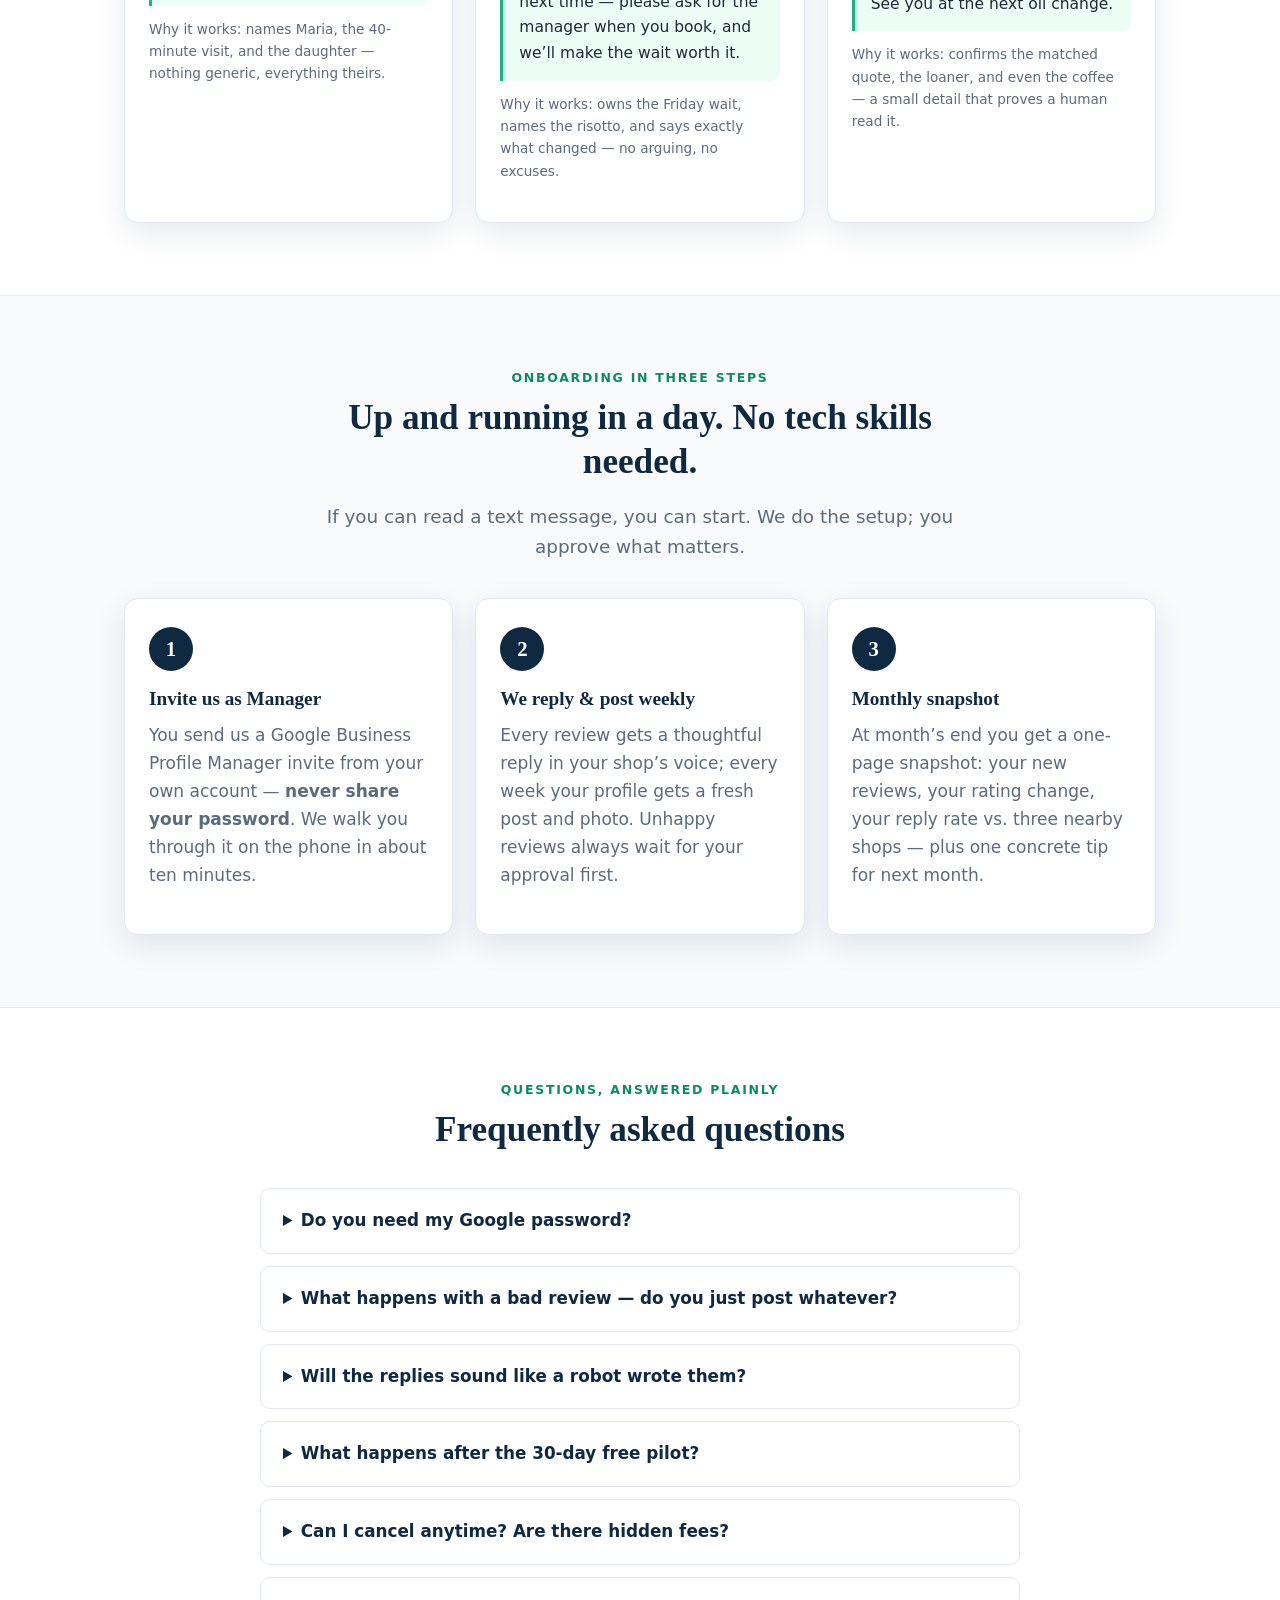
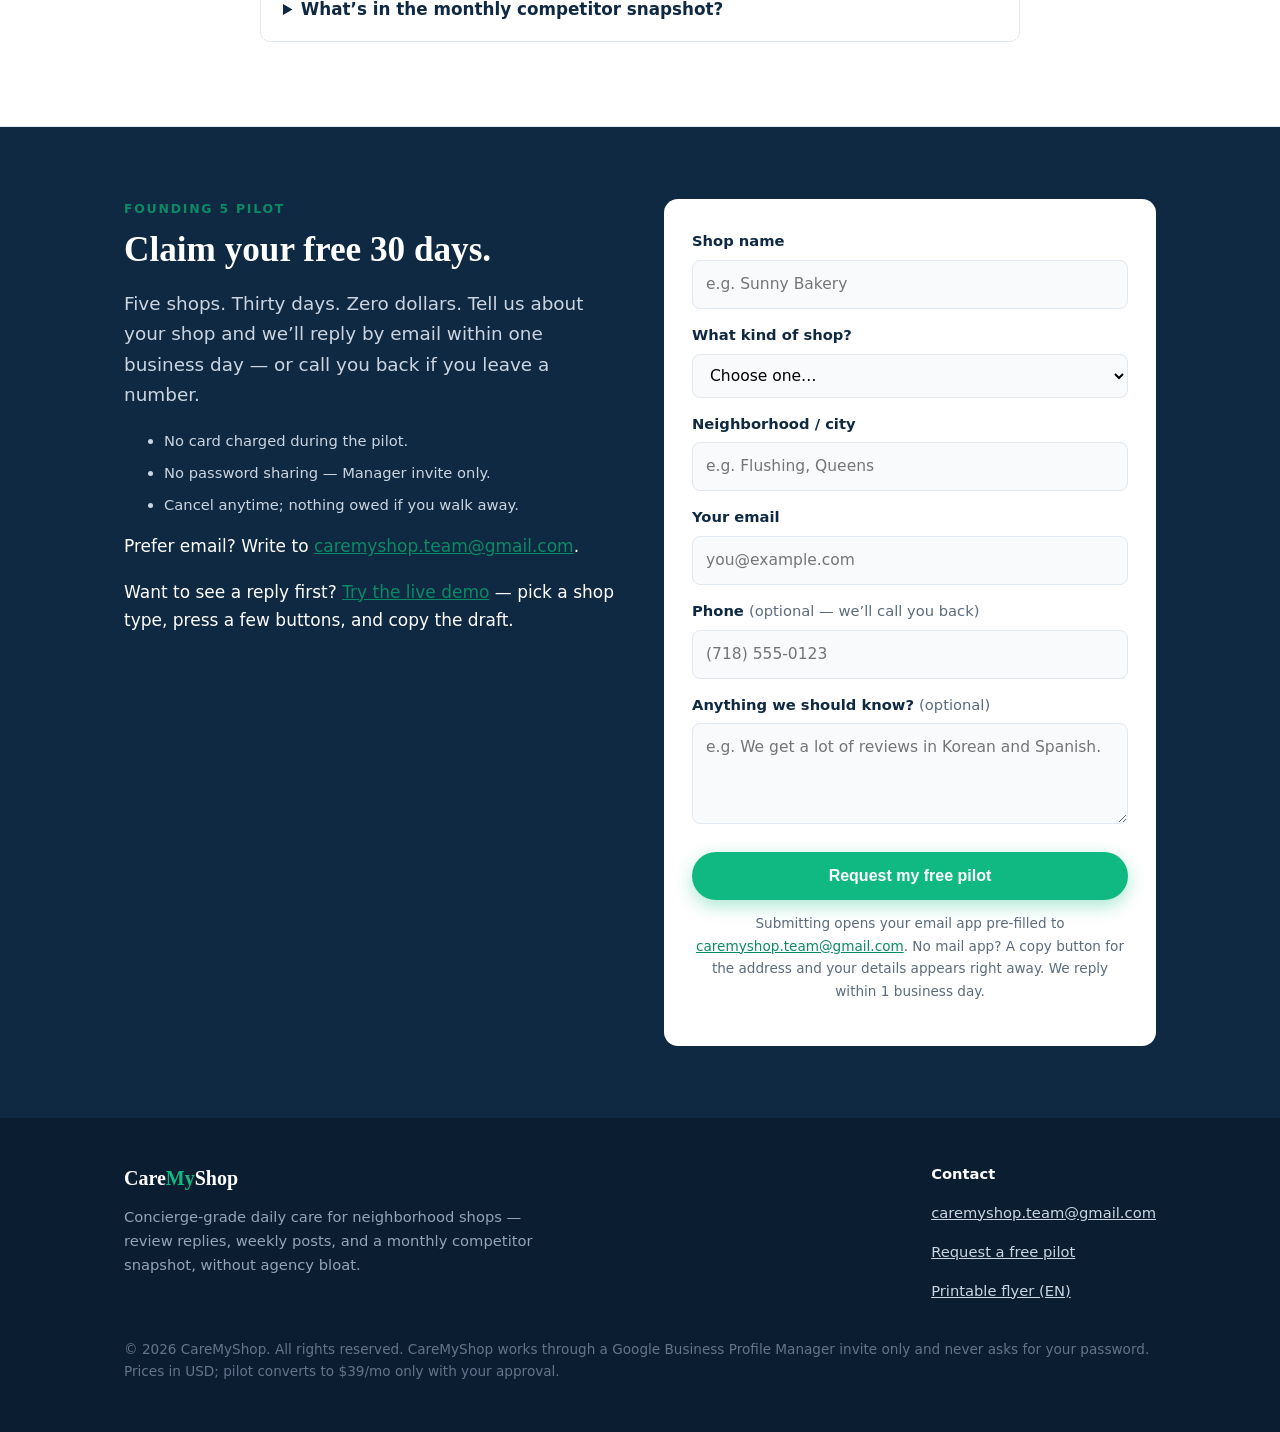
==== commit 74d44066: "feat(demo): live interactive review-reply demo with guard-rail toggles - demo.html: 4 shop types (de" ====
--- a/index.html
+++ b/index.html
@@ -66,6 +66,7 @@
     <nav class="nav" aria-label="Main navigation">
       <a href="#plans">Plans</a>
       <a href="#samples">Review replies</a>
+      <a href="demo.html">Live demo</a>
       <a href="#how">How it works</a>
       <a href="#faq">FAQ</a>
       <a class="btn btn-navy btn-sm" href="#pilot">Start free pilot</a>
@@ -88,7 +89,7 @@
         </ul>
         <div class="hero-cta">
           <a class="btn btn-primary" href="#pilot">Claim a free 30-day pilot</a>
-          <a class="btn btn-ghost" href="#samples">See real reply samples</a>
+          <a class="btn btn-ghost" href="demo.html">Try the live demo →</a>
         </div>
         <p class="hero-note">Founding pilot: 5 shops only. After 30 days, $39/mo locked — only if you love it.</p>
       </div>
@@ -175,6 +176,13 @@
         <h2>What a cared-for review section looks like</h2>
         <p class="lede">No one-line templates. Every reply quotes a real detail from the customer&rsquo;s own words — the dish, the wait, the person who helped — and answers in the shop&rsquo;s voice.</p>
       </div>
+      <div class="demo-callout">
+        <div>
+          <p class="demo-callout-eyebrow">Try it yourself — 30 seconds, no signup</p>
+          <p class="demo-callout-text">Pick a shop type and a review, then turn the guard rails on and off to see exactly what a CareMyShop reply will — and will not — say. The demo is the engine, not a screenshot.</p>
+        </div>
+        <a class="btn btn-navy btn-sm" href="demo.html">Open the live demo →</a>
+      </div>
       <div class="samples">
         <article class="sample">
           <span class="tag">Dental clinic · 5★</span>
@@ -293,6 +301,7 @@
           <li>Cancel anytime; nothing owed if you walk away.</li>
         </ul>
         <p>Prefer email? Write to <a href="mailto:caremyshop.team@gmail.com">caremyshop.team@gmail.com</a>.</p>
+        <p>Want to see a reply first? <a href="demo.html">Try the live demo</a> — pick a shop type, press a few buttons, and copy the draft.</p>
       </div>
       <form class="pilot-form" id="pilot-request" action="#pilot-request" method="get" aria-label="Pilot request form">
         <label for="shop-name">Shop name</label>
--- a/styles.css
+++ b/styles.css
@@ -390,3 +390,28 @@
   .copy-btn { width: 100%; }
   .submit-summary { max-height: 120px; }
 }
+
+/* ---- Live demo callout (samples section) ---- */
+.demo-callout {
+  display: flex;
+  align-items: center;
+  justify-content: space-between;
+  gap: 18px;
+  flex-wrap: wrap;
+  background: #ECFDF5;
+  border: 1px solid #A7F3D0;
+  border-left: 4px solid var(--emerald);
+  border-radius: var(--radius);
+  padding: 16px 20px;
+  margin: 0 0 26px;
+}
+.demo-callout-eyebrow {
+  margin: 0 0 4px;
+  font-size: 0.74rem;
+  font-weight: 800;
+  letter-spacing: 0.12em;
+  text-transform: uppercase;
+  color: var(--emerald-dark);
+}
+.demo-callout-text { margin: 0; font-size: 0.93rem; color: #334155; max-width: 640px; }
+.demo-callout .btn { white-space: nowrap; }
